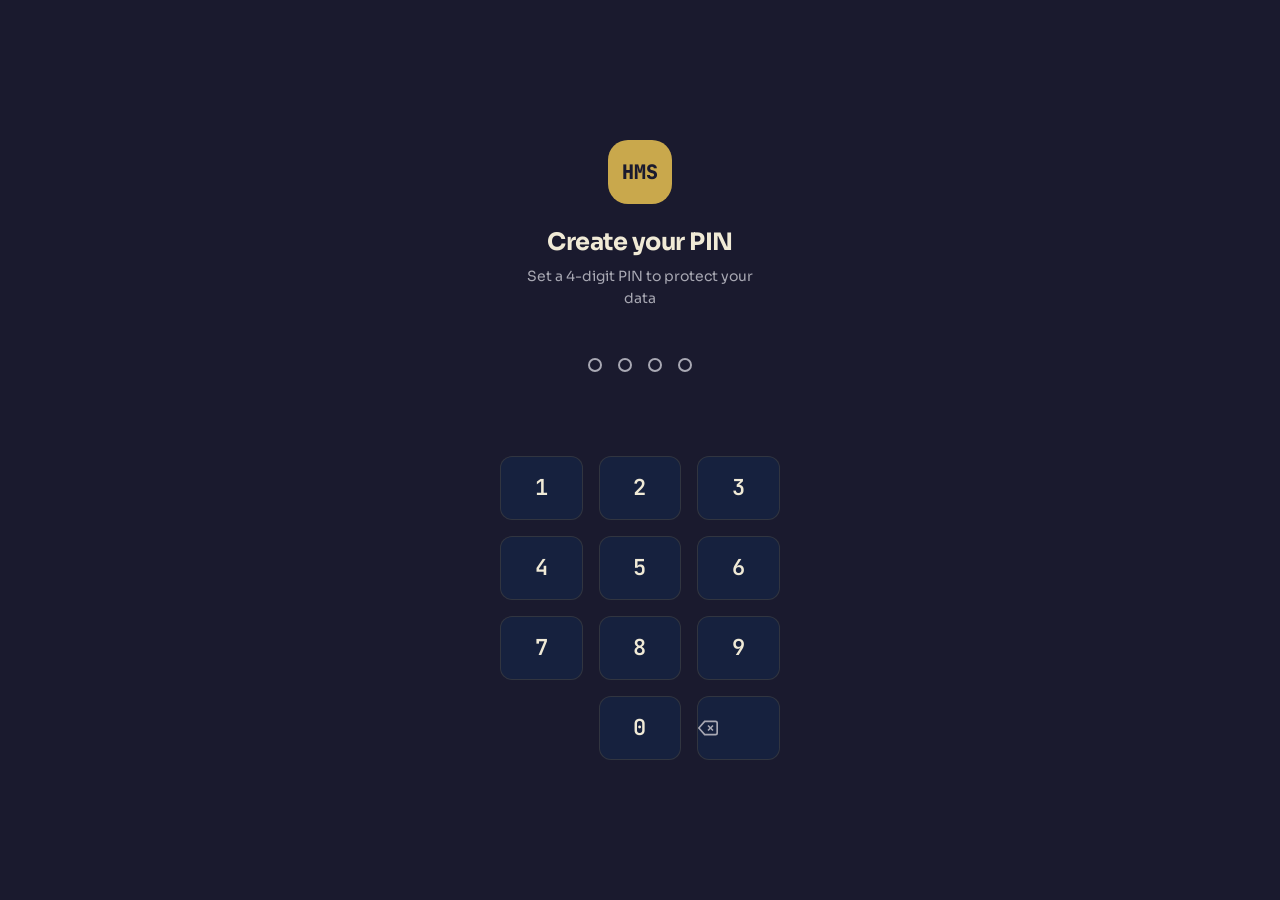
==== index.html @ eb63bb2a "Init commit" ====
<!DOCTYPE html>
<html lang="en" data-theme="dark">
<head>
  <meta charset="UTF-8">
  <meta name="viewport" content="width=device-width, initial-scale=1.0, viewport-fit=cover">
  <meta name="theme-color" content="#C9A84C">
  <meta name="description" content="HMS Tracker — Personal Finance Command Center">
  <meta name="mobile-web-app-capable" content="yes">
  <meta name="apple-mobile-web-app-status-bar-style" content="black-translucent">
  <meta name="apple-mobile-web-app-title" content="HMS">
  <title>HMS Tracker</title>
  <link rel="manifest" href="manifest.json">
  <link rel="apple-touch-icon" href="assets/icons/icon-192.png">
  <link rel="preconnect" href="https://fonts.googleapis.com">
  <link rel="preconnect" href="https://fonts.gstatic.com" crossorigin>
  <link href="https://fonts.googleapis.com/css2?family=Sora:wght@400;500;600;700;800&family=JetBrains+Mono:wght@400;600;700&display=swap" rel="stylesheet">
  <link rel="stylesheet" href="css/main.css">
  <style>
    .hidden { display: none !important; }
    #app-shell.hidden { display: none !important; }
  </style>
</head>
<body>

<!-- ══════════════════════════════════════════
    PIN SCREEN
══════════════════════════════════════════ -->
<div id="pin-screen" role="dialog" aria-modal="true" aria-labelledby="pin-title">
  <div class="pin-screen__logo">HMS</div>
  <h1 class="pin-screen__title" id="pin-title">Welcome back</h1>
  <p class="pin-screen__subtitle" id="pin-subtitle">Enter your PIN to unlock</p>

  <div class="pin-dots" aria-hidden="true">
    <div class="pin-dot"></div>
    <div class="pin-dot"></div>
    <div class="pin-dot"></div>
    <div class="pin-dot"></div>
  </div>

  <p class="pin-error" id="pin-error" role="alert" aria-live="assertive"></p>
  <p class="pin-cooldown" id="pin-cooldown" role="status" aria-live="polite"></p>

  <div class="pin-keypad" role="group" aria-label="PIN keypad">
    <button class="pin-key" data-key="1" aria-label="1">1</button>
    <button class="pin-key" data-key="2" aria-label="2">2</button>
    <button class="pin-key" data-key="3" aria-label="3">3</button>
    <button class="pin-key" data-key="4" aria-label="4">4</button>
    <button class="pin-key" data-key="5" aria-label="5">5</button>
    <button class="pin-key" data-key="6" aria-label="6">6</button>
    <button class="pin-key" data-key="7" aria-label="7">7</button>
    <button class="pin-key" data-key="8" aria-label="8">8</button>
    <button class="pin-key" data-key="9" aria-label="9">9</button>
    <button class="pin-key pin-key--empty" aria-hidden="true"></button>
    <button class="pin-key" data-key="0" aria-label="0">0</button>
    <button class="pin-key pin-key--delete" data-key="del" aria-label="Delete">
      <svg width="20" height="20" viewBox="0 0 24 24" fill="none" stroke="currentColor" stroke-width="2"><path d="M21 4H8l-7 8 7 8h13a2 2 0 0 0 2-2V6a2 2 0 0 0-2-2z"></path><line x1="18" y1="9" x2="12" y2="15"></line><line x1="12" y1="9" x2="18" y2="15"></line></svg>
    </button>
  </div>
</div>

<!-- ══════════════════════════════════════════
     APP SHELL
══════════════════════════════════════════ -->
<div id="app-shell">

  <!-- Top header -->
  <header class="app-header" role="banner">
    <div class="app-header__logo">
      <div class="app-header__logo-mark">HMS</div>
      <span class="app-header__title">Tracker</span>
    </div>
    <div class="app-header__actions">
      <span id="save-status" role="status" aria-live="polite"></span>
      <button class="app-header__btn" id="settings-btn" aria-label="Settings">
        <svg width="20" height="20" viewBox="0 0 24 24" fill="none" stroke="currentColor" stroke-width="2"><circle cx="12" cy="12" r="3"></circle><path d="M19.07 4.93A10 10 0 0 0 4.93 19.07M4.93 4.93a10 10 0 0 0 14.14 14.14M12 2v2M12 20v2M2 12h2M20 12h2"></path></svg>
      </button>
    </div>
  </header>

  <!-- Toast container -->
  <div id="toast-container" role="region" aria-label="Notifications" aria-live="polite"></div>

  <!-- ── PAGES ── -->

  <!-- Dashboard -->
  <main id="page-dashboard" class="page" role="main">
    <div class="capital-hero">
      <div class="capital-hero__label">Your Capital Today</div>
      <div class="capital-hero__amount" id="net-worth-value" aria-live="polite" aria-label="Net worth">Rs 0</div>
      <div class="capital-hero__velocity">
        <span id="velocity-badge" class="capital-hero__velocity-badge velocity-up">▲ Rs 0/day</span>
      </div>
      <div class="capital-hero__sparkline" id="sparkline"></div>
    </div>

    <div class="month-stats">
      <div class="stat-card">
        <div class="stat-card__value text-success" id="month-income">Rs 0</div>
        <div class="stat-card__label">Received</div>
      </div>
      <div class="stat-card">
        <div class="stat-card__value text-danger" id="month-expenses">Rs 0</div>
        <div class="stat-card__label">Deployed</div>
      </div>
    </div>

    <div class="zakat-nudge" id="zakat-nudge" style="display:none" role="alert">
      <span class="zakat-nudge__icon">☽</span>
      <span class="zakat-nudge__text">Zakat due — time to purify your wealth.</span>
      <button class="btn btn--sm btn--ghost" onclick="location.hash='zakat'">View</button>
    </div>

    <div class="goals-ring-section card">
      <div class="card__header">
        <span class="card__title">Goal Progress</span>
        <button class="btn btn--sm btn--ghost" onclick="location.hash='goals'">All Goals →</button>
      </div>
      <div class="card__body">
        <div class="rings-row" id="goal-rings"></div>
      </div>
    </div>

    <div class="reflection-card">
      <div class="reflection-card__day" id="reflection-day">Daily Reflection</div>
      <p class="reflection-card__text" id="reflection-text">Loading wisdom…</p>
    </div>
  </main>

<!-- Assets -->

  <main id="page-assets" class="page" role="main">

    <h2 class="section-title" style="padding-top:0">Capital Allocation</h2>

    <div class="stat-card" style="margin-bottom:var(--space-md);text-align:center">
      <div class="stat-card__value" id="assets-net-worth">Rs 0</div>
      <div class="stat-card__label">Net Worth</div>
    </div>

    <div class="assets-tabs">
      <button class="asset-tab-btn active" data-section="cash">Cash</button>
      <button class="asset-tab-btn" data-section="physical">Physical</button>
      <button class="asset-tab-btn" data-section="investments">Invest</button>
      <button class="asset-tab-btn" data-section="liabilities">Liabilities</button>
    </div>

    <div id="assets-content">

      <div id="assets-section-cash" class="asset-section active card" style="padding:var(--space-md)">
        <div id="assets-cash-list"></div>
        <button class="btn btn--ghost btn--full" style="margin-top:var(--space-sm)" data-open-modal="add-asset-modal" data-asset-tab="cash">+ Add Cash Account</button>
      </div>

      <div id="assets-section-physical" class="asset-section card" style="padding:var(--space-md)">
        <div id="assets-physical-list"></div>
        <button class="btn btn--ghost btn--full" style="margin-top:var(--space-sm)" data-open-modal="add-asset-modal" data-asset-tab="physical">+ Add Physical Item</button>
      </div>

      <div id="assets-section-investments" class="asset-section card" style="padding:var(--space-md)">
        <div id="assets-investments-list"></div>
        <button class="btn btn--ghost btn--full" style="margin-top:var(--space-sm)" data-open-modal="add-asset-modal" data-asset-tab="investment">+ Add Investment</button>
      </div>

      <div id="assets-section-liabilities" class="asset-section card" style="padding:var(--space-md)">
        <div id="assets-liabilities-list"></div>
        <button class="btn btn--ghost btn--full" style="margin-top:var(--space-sm)" data-open-modal="add-asset-modal" data-asset-tab="liability">+ Add Liability</button>
      </div>

    </div>


<!-- Rates card -->
  <div class="section-title">Exchange Rates</div>
    <div class="rates-card card">
      <div class="rate-item">
        <div>
          <div class="card__title">USD / PKR</div>
          <div class="caption text-muted">1 US Dollar</div>
        </div>
        <div style="text-align:right">
          <div class="rate-item__value" id="rate-usd">Rs —</div>
        </div>
      </div>
      <div class="rate-item">
        <div>
          <div class="card__title">Gold (10g)</div>
          <div class="caption text-muted">24-karat</div>
        </div>
        <div style="text-align:right">
          <div class="rate-item__value" id="rate-gold">Rs —</div>
        </div>
      </div>
      <div class="rate-item">
        <div>
          <div class="card__title">Silver (1g)</div>
          <div class="caption text-muted">999 pure</div>
        </div>
        <div style="text-align:right">
          <div class="rate-item__value" id="rate-silver">Rs —</div>
        </div>
      </div>
    </div>
    <div id="rates-stale-warning" class="caption text-warning" style="display:none;margin-bottom:var(--space-sm)">⚠ Rates may be outdated — please update</div>
    <button class="btn btn--secondary btn--full" data-open-modal="rates-modal">Update Rates</button>
</main>



  <!-- Expenses -->
  <main id="page-expenses" class="page" role="main">
    <div class="month-nav">
      <button class="month-nav__btn" id="month-prev" aria-label="Previous month">
        <svg width="16" height="16" viewBox="0 0 24 24" fill="none" stroke="currentColor" stroke-width="2.5"><polyline points="15 18 9 12 15 6"></polyline></svg>
      </button>
      <span class="month-nav__month" id="current-month-label">Loading…</span>
      <button class="month-nav__btn" id="month-next" aria-label="Next month">
        <svg width="16" height="16" viewBox="0 0 24 24" fill="none" stroke="currentColor" stroke-width="2.5"><polyline points="9 18 15 12 9 6"></polyline></svg>
      </button>
    </div>

    <div class="expense-summary">
      <div class="stat-card">
        <div class="stat-card__value text-success" id="exp-income">Rs 0</div>
        <div class="stat-card__label">Income</div>
      </div>
      <div class="stat-card">
        <div class="stat-card__value text-danger" id="exp-expenses">Rs 0</div>
        <div class="stat-card__label">Expenses</div>
      </div>
      <div class="stat-card">
        <div class="stat-card__value" id="exp-net">Rs 0</div>
        <div class="stat-card__label">Net</div>
      </div>
    </div>

    <div class="chart-wrap">
      <canvas id="expenses-chart" aria-label="Monthly spending by category" role="img"></canvas>
    </div>

    <div class="filter-chips" id="expense-filters" role="group" aria-label="Filter transactions">
      <button class="filter-chip active" data-filter="all">All</button>
      <button class="filter-chip" data-filter="expense">Expenses</button>
      <button class="filter-chip" data-filter="income">Income</button>
      <button class="filter-chip" data-filter="Myself">Myself</button>
      <button class="filter-chip" data-filter="Food & Chai">Food & Chai</button>
      <button class="filter-chip" data-filter="Education">Education</button>
      <button class="filter-chip" data-filter="Unexpected">Unexpected</button>
    </div>

    <div class="card" style="padding:var(--space-md)">
      <div id="transactions-list"></div>
    </div>
  </main>



<!-- Goals -->
<main id="page-goals" class="page" role="main">

  <div style="display:flex;justify-content:space-between;align-items:center;margin-bottom:var(--space-md)">
    <h2 style="font-size:1.125rem;font-weight:700">Financial Targets</h2>
    <button class="btn btn--primary btn--sm" data-open-modal="add-goal-modal">+ New Goal</button>
  </div>

  <div id="goals-list"></div>

</main>


<!-- Zakat -->
<main id="page-zakat" class="page" role="main">

  <div class="zakat-hero">
    <div class="zakat-hero__status" id="zakat-status-label">Checking nisab…</div>
    <div class="zakat-hero__amount" id="zakat-due-amount">Rs 0</div>
    <div class="zakat-hero__label">Zakat Due</div>
    <div class="zakat-hero__projection" id="purification-projection"></div>
  </div>

  <div class="nisab-card">

    <div class="card__title" style="margin-bottom:var(--space-sm)">Nisab Threshold</div>

    <div class="nisab-toggle">
      <button class="nisab-toggle-btn active" id="nisab-gold-btn">Gold (85g)</button>
      <button class="nisab-toggle-btn" id="nisab-silver-btn">Silver (595g)</button>
    </div>

    <div class="nisab-bar-labels">
      <span class="caption text-muted">Eligible Assets: <strong id="eligible-assets">Rs 0</strong></span>
      <span class="caption text-muted">Nisab: <strong id="nisab-value">Rs 0</strong></span>
    </div>

    <div class="progress-bar-wrap nisab-bar-wrap">
      <div class="progress-bar" id="nisab-progress" style="width:0%"></div>
    </div>
  </div>

<!-- Hawl countdown -->

<div class="card" style="margin-bottom:var(--space-md)">

  <div class="card__header">
    <span class="card__title">Hawl (Lunar Year)</span>
    <span class="caption text-muted">354 days</span>
  </div>

  <div class="card__body">
    <div class="hawl-countdown" aria-label="Hawl countdown">

      <div class="hawl-unit">
        <div class="hawl-unit__value" id="hawl-months">00</div>
        <div class="hawl-unit__label">Months</div>
      </div>

      <div class="hawl-divider">:</div>
      <div class="hawl-unit">
        <div class="hawl-unit__value" id="hawl-days">00</div>
        <div class="hawl-unit__label">Days</div>
      </div>

    </div>
  </div>

</div>

    <!-- Zakat actions -->
    <div class="btn-group" style="margin-bottom:var(--space-md)">
      <button class="btn btn--primary" data-open-modal="log-payment-modal">Log Payment</button>
      <button class="btn btn--secondary" data-open-modal="log-sadaqah-modal">Sadaqah</button>
    </div>

    <!-- Payment log -->
    <div class="card" style="margin-bottom:var(--space-md)">
      <div class="card__header">
        <span class="card__title">Zakat Payments</span>
        <button class="btn btn--ghost btn--sm" id="zakat-csv-btn">Export CSV</button>
      </div>
      <div class="card__body" style="padding:0 var(--space-lg)">
        <div id="zakat-payments-list"></div>
      </div>
    </div>

    <!-- Sadaqah total -->
    <div class="card" style="margin-bottom:var(--space-md)">
      <div class="card__header"><span class="card__title">Sadaqah This Year</span></div>
      <div class="card__body" style="text-align:center">
        <div class="sadaqah-total" id="sadaqah-total">Rs 0</div>
        <div class="caption text-muted">Voluntary giving — may Allah accept it</div>
      </div>
    </div>

    <button class="btn btn--danger btn--full" id="zakat-reset-btn">Zakat Year Reset</button>
  </main>

  <!-- FAB -->
  <button class="fab" id="fab" aria-label="Quick log — expense, income, or adjustment">
    <svg width="26" height="26" viewBox="0 0 24 24" fill="none" stroke="currentColor" stroke-width="2.5" stroke-linecap="round"><line x1="12" y1="5" x2="12" y2="19"></line><line x1="5" y1="12" x2="19" y2="12"></line></svg>
  </button>

  <!-- Bottom nav -->
  <nav class="bottom-nav" role="navigation" aria-label="Main navigation">
    <button class="nav-item active" data-route="dashboard" aria-label="Dashboard">
      <svg width="22" height="22" viewBox="0 0 24 24" fill="none" stroke="currentColor" stroke-width="2"><rect x="3" y="3" width="7" height="7" rx="1"></rect><rect x="14" y="3" width="7" height="7" rx="1"></rect><rect x="14" y="14" width="7" height="7" rx="1"></rect><rect x="3" y="14" width="7" height="7" rx="1"></rect></svg>
      <span class="nav-item__label">Home</span>
    </button>
    <button class="nav-item" data-route="assets" aria-label="Assets">
      <svg width="22" height="22" viewBox="0 0 24 24" fill="none" stroke="currentColor" stroke-width="2"><line x1="12" y1="1" x2="12" y2="23"></line><path d="M17 5H9.5a3.5 3.5 0 0 0 0 7h5a3.5 3.5 0 0 1 0 7H6"></path></svg>
      <span class="nav-item__label">Assets</span>
    </button>
    <button class="nav-item" data-route="expenses" aria-label="Transactions">
      <svg width="22" height="22" viewBox="0 0 24 24" fill="none" stroke="currentColor" stroke-width="2"><polyline points="23 6 13.5 15.5 8.5 10.5 1 18"></polyline><polyline points="17 6 23 6 23 12"></polyline></svg>
      <span class="nav-item__label">Log</span>
    </button>
    <button class="nav-item" data-route="goals" aria-label="Goals">
      <svg width="22" height="22" viewBox="0 0 24 24" fill="none" stroke="currentColor" stroke-width="2"><circle cx="12" cy="12" r="10"></circle><circle cx="12" cy="12" r="6"></circle><circle cx="12" cy="12" r="2"></circle></svg>
      <span class="nav-item__label">Goals</span>
    </button>
    <button class="nav-item" data-route="zakat" aria-label="Zakat">
      <svg width="22" height="22" viewBox="0 0 24 24" fill="none" stroke="currentColor" stroke-width="2"><path d="M21 8.5C21 13.1 16.9 17 12 17C7.1 17 3 13.1 3 8.5C3 3.9 7.1 0 12 0C16.9 0 21 3.9 21 8.5Z" transform="translate(0,3)"></path><line x1="12" y1="17" x2="12" y2="21"></line><line x1="8" y1="21" x2="16" y2="21"></line></svg>
      <span class="nav-item__label">Zakat</span>
    </button>
  </nav>

</div><!-- end app-shell -->


<!-- ══════════════════════════════════════════
    MODALS
══════════════════════════════════════════ -->

<!-- Quick Log Modal (FAB) -->
<div class="modal-backdrop" id="quick-log-modal" role="dialog" aria-modal="true" aria-labelledby="quick-log-title">
  <div class="modal">
    <div class="modal__header">
      <h2 class="modal__title" id="quick-log-title">Quick Log</h2>
      <button class="modal__close" data-close-modal="quick-log-modal" aria-label="Close">
        <svg width="18" height="18" viewBox="0 0 24 24" fill="none" stroke="currentColor" stroke-width="2.5"><line x1="18" y1="6" x2="6" y2="18"></line><line x1="6" y1="6" x2="18" y2="18"></line></svg>
      </button>
    </div>
    <div class="modal-tabs">
      <button class="modal-tab active" data-panel="tab-expense">Deploy Capital</button>
      <button class="modal-tab" data-panel="tab-income">Receive Capital</button>
      <button class="modal-tab" data-panel="tab-adjust">Adjust</button>
    </div>

    <!-- Expense tab -->
    <div class="modal-tab-panel active" id="tab-expense">
      <form id="expense-form">
        <div class="form-group">
          <label class="form-label">Amount (Rs)</label>
          <div class="input-with-prefix">
            <span class="input-prefix">Rs</span>
            <input class="form-input" type="number" name="amount" placeholder="0" min="1" step="1" required>
          </div>
        </div>
        <div class="form-group">
          <label class="form-label">Category</label>
          <div class="radio-pills">
            <input class="radio-pill" type="radio" name="category" id="cat-myself" value="Myself">
            <label for="cat-myself">Myself</label>
            <input class="radio-pill" type="radio" name="category" id="cat-food" value="Food & Chai">
            <label for="cat-food">Food & Chai</label>
            <input class="radio-pill" type="radio" name="category" id="cat-edu" value="Education">
            <label for="cat-edu">Education</label>
            <input class="radio-pill" type="radio" name="category" id="cat-unexp" value="Unexpected">
            <label for="cat-unexp">Unexpected</label>
          </div>
        </div>
        <div class="form-group">
          <label class="form-label" for="expense-note">Note (optional)</label>
          <input class="form-input" type="text" id="expense-note" name="note" placeholder="What was this for?">
        </div>
        <div class="form-group">
          <label class="form-label" for="expense-date">Date</label>
          <input class="form-input" type="date" id="expense-date" name="date">
        </div>
        <button class="btn btn--primary btn--full" type="submit">Log Expense</button>
      </form>
    </div>

    <!-- Income tab -->
    <div class="modal-tab-panel" id="tab-income">
      <form id="income-form">
        <div class="form-group">
          <label class="form-label">Amount (Rs)</label>
          <div class="input-with-prefix">
            <span class="input-prefix">Rs</span>
            <input class="form-input" type="number" name="amount" placeholder="0" min="1" step="1" required>
          </div>
        </div>
        <div class="form-group">
          <label class="form-label">Source</label>
          <div class="radio-pills">
            <input class="radio-pill" type="radio" name="source" id="src-pocket" value="Pocket money">
            <label for="src-pocket">Pocket money</label>
            <input class="radio-pill" type="radio" name="source" id="src-freelance" value="Freelance">
            <label for="src-freelance">Freelance</label>
            <input class="radio-pill" type="radio" name="source" id="src-gift" value="Gift">
            <label for="src-gift">Gift</label>
            <input class="radio-pill" type="radio" name="source" id="src-other" value="Other">
            <label for="src-other">Other</label>
          </div>
        </div>
        <div class="form-group">
          <label class="form-label" for="income-note">Note (optional)</label>
          <input class="form-input" type="text" id="income-note" name="note" placeholder="Details…">
        </div>
        <div class="form-group">
          <label class="form-label" for="income-date">Date</label>
          <input class="form-input" type="date" id="income-date" name="date">
        </div>
        <button class="btn btn--primary btn--full" type="submit">Log Income</button>
      </form>
    </div>

    <!-- Adjust tab -->
    <div class="modal-tab-panel" id="tab-adjust">
      <form id="adjust-form">
        <div class="form-group">
          <label class="form-label">Amount (Rs) — use negative to reduce</label>
          <div class="input-with-prefix">
            <span class="input-prefix">Rs</span>
            <input class="form-input" type="number" name="amount" placeholder="0" step="1" required>
          </div>
        </div>
        <div class="form-group">
          <label class="form-label" for="adjust-note">Reason</label>
          <input class="form-input" type="text" id="adjust-note" name="note" placeholder="Why are you adjusting?">
        </div>
        <div class="form-group">
          <label class="form-label" for="adjust-date">Date</label>
          <input class="form-input" type="date" id="adjust-date" name="date">
        </div>
        <button class="btn btn--primary btn--full" type="submit">Log Adjustment</button>
      </form>
    </div>
  </div>
</div>

<!-- Add Asset Modal -->
<div class="modal-backdrop" id="add-asset-modal" role="dialog" aria-modal="true">
  <div class="modal">
    <div class="modal__header">
      <h2 class="modal__title">Add Asset</h2>
      <button class="modal__close" data-close-modal="add-asset-modal" aria-label="Close">
        <svg width="18" height="18" viewBox="0 0 24 24" fill="none" stroke="currentColor" stroke-width="2.5"><line x1="18" y1="6" x2="6" y2="18"></line><line x1="6" y1="6" x2="18" y2="18"></line></svg>
      </button>
    </div>
    <div class="modal-tabs">
      <button class="modal-tab active" data-panel="add-cash-panel">Cash</button>
      <button class="modal-tab" data-panel="add-physical-panel">Physical</button>
      <button class="modal-tab" data-panel="add-investment-panel">Invest</button>
      <button class="modal-tab" data-panel="add-liability-panel">Liability</button>
    </div>

    <div class="modal-tab-panel active" id="add-cash-panel">
      <form id="add-cash-form">
        <div class="form-group">
          <label class="form-label" for="cash-label">Account Label</label>
          <input class="form-input" id="cash-label" name="label" type="text" placeholder="e.g. HBL Savings" required>
        </div>
        <div class="form-group">
          <label class="form-label">Balance (Rs)</label>
          <div class="input-with-prefix"><span class="input-prefix">Rs</span>
            <input class="form-input" name="amount" type="number" placeholder="0" min="0" step="1" required>
          </div>
        </div>
        <button class="btn btn--primary btn--full" type="submit">Add Cash Account</button>
      </form>
    </div>

    <div class="modal-tab-panel" id="add-physical-panel">
      <form id="add-physical-form">
        <div class="form-group">
          <label class="form-label" for="phys-name">Item Name</label>
          <input class="form-input" id="phys-name" name="name" type="text" placeholder="e.g. Laptop, Motorcycle" required>
        </div>
        <div class="form-group">
          <label class="form-label">Purchase Price (Rs)</label>
          <div class="input-with-prefix"><span class="input-prefix">Rs</span>
            <input class="form-input" name="purchasePrice" type="number" placeholder="0" min="0" step="1">
          </div>
        </div>
        <div class="form-group">
          <label class="form-label">Current Value (Rs)</label>
          <div class="input-with-prefix"><span class="input-prefix">Rs</span>
            <input class="form-input" name="currentValue" type="number" placeholder="0" min="0" step="1">
          </div>
        </div>
        <button class="btn btn--primary btn--full" type="submit">Add Item</button>
      </form>
    </div>

    <div class="modal-tab-panel" id="add-investment-panel">
      <form id="add-investment-form">
        <div class="form-group">
          <label class="form-label" for="inv-name">Investment Name</label>
          <input class="form-input" id="inv-name" name="name" type="text" placeholder="e.g. BTC, Meezan Bank Shares" required>
        </div>
        <div class="form-group">
          <label class="form-label" for="inv-type">Type</label>
          <select class="form-select" id="inv-type" name="investType">
            <option value="stock">Stock</option>
            <option value="crypto">Crypto</option>
            <option value="fund">Mutual Fund</option>
            <option value="other">Other</option>
          </select>
        </div>
        <div class="form-group">
          <label class="form-label">Value in PKR</label>
          <div class="input-with-prefix"><span class="input-prefix">Rs</span>
            <input class="form-input" name="amountPKR" type="number" placeholder="0" min="0" step="1" required>
          </div>
        </div>
        <div class="form-group">
          <label class="form-label">Value in USD (optional)</label>
          <input class="form-input" name="amountUSD" type="number" placeholder="0" min="0" step="0.01">
        </div>
        <button class="btn btn--primary btn--full" type="submit">Add Investment</button>
      </form>
    </div>

    <div class="modal-tab-panel" id="add-liability-panel">
      <form id="add-liability-form">
        <div class="form-group">
          <label class="form-label" for="liab-label">Description</label>
          <input class="form-input" id="liab-label" name="label" type="text" placeholder="e.g. Loan from Uncle" required>
        </div>
        <div class="form-group">
          <label class="form-label">Amount Owed (Rs)</label>
          <div class="input-with-prefix"><span class="input-prefix">Rs</span>
            <input class="form-input" name="amount" type="number" placeholder="0" min="0" step="1" required>
          </div>
        </div>
        <button class="btn btn--primary btn--full" type="submit">Add Liability</button>
      </form>
    </div>
  </div>
</div>

<!-- Add Goal Modal -->
<div class="modal-backdrop" id="add-goal-modal" role="dialog" aria-modal="true">
  <div class="modal">
    <div class="modal__header">
      <h2 class="modal__title">New Financial Target</h2>
      <button class="modal__close" data-close-modal="add-goal-modal" aria-label="Close">
        <svg width="18" height="18" viewBox="0 0 24 24" fill="none" stroke="currentColor" stroke-width="2.5"><line x1="18" y1="6" x2="6" y2="18"></line><line x1="6" y1="6" x2="18" y2="18"></line></svg>
      </button>
    </div>
    <div class="modal__body">
      <form id="add-goal-form">
        <div class="form-group">
          <label class="form-label" for="goal-title">Goal Name</label>
          <input class="form-input" id="goal-title" name="title" type="text" placeholder="e.g. MacBook, Emergency Fund" required>
        </div>
        <div class="form-group">
          <label class="form-label">Target Amount (Rs)</label>
          <div class="input-with-prefix"><span class="input-prefix">Rs</span>
            <input class="form-input" name="targetPKR" type="number" placeholder="0" min="1" step="1" required>
          </div>
        </div>
        <div class="form-group">
          <label class="form-label">Already Saved (Rs)</label>
          <div class="input-with-prefix"><span class="input-prefix">Rs</span>
            <input class="form-input" name="savedPKR" type="number" placeholder="0" min="0" step="1">
          </div>
        </div>
        <div class="form-group">
          <label class="form-label" for="goal-deadline">Deadline (optional)</label>
          <input class="form-input" id="goal-deadline" name="deadline" type="date">
        </div>
        <div class="form-group">
          <label class="form-label" for="goal-type">Type</label>
          <select class="form-select" id="goal-type" name="type">
            <option value="short">Short-term (under 1 year)</option>
            <option value="long">Long-term (1+ years)</option>
          </select>
        </div>
        <button class="btn btn--primary btn--full" type="submit">Create Goal</button>
      </form>
    </div>
  </div>
</div>

<!-- Allocate to Goal Modal -->
<div class="modal-backdrop" id="allocate-modal" role="dialog" aria-modal="true">
  <div class="modal">
    <div class="modal__header">
      <h2 class="modal__title">Add to Goal</h2>
      <button class="modal__close" data-close-modal="allocate-modal" aria-label="Close">
        <svg width="18" height="18" viewBox="0 0 24 24" fill="none" stroke="currentColor" stroke-width="2.5"><line x1="18" y1="6" x2="6" y2="18"></line><line x1="6" y1="6" x2="18" y2="18"></line></svg>
      </button>
    </div>
    <div class="modal__body">
      <p class="caption text-muted" style="margin-bottom:var(--space-md)">Allocating to: <strong id="allocate-goal-title" class="text-accent"></strong></p>
      <form id="allocate-goal-form">
        <div class="form-group">
          <label class="form-label">Amount to Allocate (Rs)</label>
          <div class="input-with-prefix"><span class="input-prefix">Rs</span>
            <input class="form-input" id="allocate-amount" name="amount" type="number" placeholder="0" min="1" step="1" required>
          </div>
        </div>
        <button class="btn btn--primary btn--full" type="submit">Allocate Capital</button>
      </form>
    </div>
  </div>
</div>

<!-- Edit Goal Modal -->
<div class="modal-backdrop" id="edit-goal-modal" role="dialog" aria-modal="true">
  <div class="modal">
    <div class="modal__header">
      <h2 class="modal__title">Edit Goal</h2>
      <button class="modal__close" data-close-modal="edit-goal-modal" aria-label="Close">
        <svg width="18" height="18" viewBox="0 0 24 24" fill="none" stroke="currentColor" stroke-width="2.5"><line x1="18" y1="6" x2="6" y2="18"></line><line x1="6" y1="6" x2="18" y2="18"></line></svg>
      </button>
    </div>
    <div class="modal__body">
      <form id="edit-goal-form">
        <div class="form-group">
          <label class="form-label" for="edit-goal-title">Goal Name</label>
          <input class="form-input" id="edit-goal-title" name="title" type="text" required>
        </div>
        <div class="form-group">
          <label class="form-label">Target Amount (Rs)</label>
          <div class="input-with-prefix"><span class="input-prefix">Rs</span>
            <input class="form-input" id="edit-goal-target" name="targetPKR" type="number" min="1" step="1" required>
          </div>
        </div>
        <div class="form-group">
          <label class="form-label" for="edit-goal-deadline">Deadline</label>
          <input class="form-input" id="edit-goal-deadline" name="deadline" type="date">
        </div>
        <div class="form-group">
          <label class="form-label" for="edit-goal-type">Type</label>
          <select class="form-select" id="edit-goal-type" name="type">
            <option value="short">Short-term</option>
            <option value="long">Long-term</option>
          </select>
        </div>
        <button class="btn btn--primary btn--full" type="submit">Save Changes</button>
      </form>
    </div>
  </div>
</div>

<!-- Log Zakat Payment Modal -->
<div class="modal-backdrop" id="log-payment-modal" role="dialog" aria-modal="true">
  <div class="modal">
    <div class="modal__header">
      <h2 class="modal__title">Log Zakat Payment</h2>
      <button class="modal__close" data-close-modal="log-payment-modal" aria-label="Close">
        <svg width="18" height="18" viewBox="0 0 24 24" fill="none" stroke="currentColor" stroke-width="2.5"><line x1="18" y1="6" x2="6" y2="18"></line><line x1="6" y1="6" x2="18" y2="18"></line></svg>
      </button>
    </div>
    <div class="modal__body">
      <form id="log-payment-form">
        <div class="form-group">
          <label class="form-label">Amount (Rs)</label>
          <div class="input-with-prefix"><span class="input-prefix">Rs</span>
            <input class="form-input" id="payment-amount" name="amount" type="number" placeholder="0" min="1" step="1" required>
          </div>
        </div>
        <div class="form-group">
          <label class="form-label" for="payment-recipient">Recipient / Organisation</label>
          <input class="form-input" id="payment-recipient" name="recipient" type="text" placeholder="e.g. Local Masjid, Edhi Foundation">
        </div>
        <div class="form-group">
          <label class="form-label" for="payment-date">Date</label>
          <input class="form-input" id="payment-date" name="date" type="date">
        </div>
        <button class="btn btn--primary btn--full" type="submit">Record Payment</button>
      </form>
    </div>
  </div>
</div>

<!-- Log Sadaqah Modal -->
<div class="modal-backdrop" id="log-sadaqah-modal" role="dialog" aria-modal="true">
  <div class="modal">
    <div class="modal__header">
      <h2 class="modal__title">Log Sadaqah</h2>
      <button class="modal__close" data-close-modal="log-sadaqah-modal" aria-label="Close">
        <svg width="18" height="18" viewBox="0 0 24 24" fill="none" stroke="currentColor" stroke-width="2.5"><line x1="18" y1="6" x2="6" y2="18"></line><line x1="6" y1="6" x2="18" y2="18"></line></svg>
      </button>
    </div>
    <div class="modal__body">
      <form id="log-sadaqah-form">
        <div class="form-group">
          <label class="form-label">Amount (Rs)</label>
          <div class="input-with-prefix"><span class="input-prefix">Rs</span>
            <input class="form-input" id="sadaqah-amount" name="amount" type="number" placeholder="0" min="1" step="1" required>
          </div>
        </div>
        <div class="form-group">
          <label class="form-label" for="sadaqah-note">Note (optional)</label>
          <input class="form-input" id="sadaqah-note" name="note" type="text" placeholder="Whoever you gave to, why…">
        </div>
        <div class="form-group">
          <label class="form-label" for="sadaqah-date">Date</label>
          <input class="form-input" id="sadaqah-date" name="date" type="date">
        </div>
        <button class="btn btn--primary btn--full" type="submit">Log Sadaqah</button>
      </form>
    </div>
  </div>
</div>

<!-- Rates Modal -->
<div class="modal-backdrop" id="rates-modal" role="dialog" aria-modal="true">
  <div class="modal">
    <div class="modal__header">
      <h2 class="modal__title">Update Rates</h2>
      <button class="modal__close" data-close-modal="rates-modal" aria-label="Close">
        <svg width="18" height="18" viewBox="0 0 24 24" fill="none" stroke="currentColor" stroke-width="2.5"><line x1="18" y1="6" x2="6" y2="18"></line><line x1="6" y1="6" x2="18" y2="18"></line></svg>
      </button>
    </div>
    <div class="modal__body">
      <form id="rates-form">
        <div class="form-group">
          <label class="form-label" for="rate-usd-input">USD / PKR Exchange Rate</label>
          <input class="form-input" id="rate-usd-input" name="usdPKR" type="number" placeholder="278.5" step="0.01" min="1">
        </div>
        <div class="form-group">
          <label class="form-label" for="rate-gold-input">Gold Price (10g) in PKR</label>
          <input class="form-input" id="rate-gold-input" name="gold10gPKR" type="number" placeholder="285000" step="100" min="1">
        </div>
        <div class="form-group">
          <label class="form-label" for="rate-silver-input">Silver Price (1g) in PKR</label>
          <input class="form-input" id="rate-silver-input" name="silver1gPKR" type="number" placeholder="2800" step="10" min="1">
        </div>
        <div class="btn-group">
          <button class="btn btn--primary" type="submit">Save Rates</button>
          <button class="btn btn--secondary" type="button" id="rates-stamp-btn">Confirm Today's Date</button>
        </div>
      </form>
    </div>
  </div>
</div>

<!-- Settings Modal -->
<div class="modal-backdrop" id="settings-modal" role="dialog" aria-modal="true">
  <div class="modal">
    <div class="modal__header">
      <h2 class="modal__title">Settings</h2>
      <button class="modal__close" data-close-modal="settings-modal" aria-label="Close">
        <svg width="18" height="18" viewBox="0 0 24 24" fill="none" stroke="currentColor" stroke-width="2.5"><line x1="18" y1="6" x2="6" y2="18"></line><line x1="6" y1="6" x2="18" y2="18"></line></svg>
      </button>
    </div>
    <div class="modal__body">

      <div class="form-toggle">
        <div>
          <div class="form-toggle__label">Light Mode</div>
          <div class="form-toggle__sub">Switch between dark and light theme</div>
        </div>
        <div class="toggle-switch" id="theme-toggle" role="switch" aria-checked="false" tabindex="0"></div>
      </div>
      <div class="form-divider"></div>

      <div class="section-title" style="padding-top:0">Data</div>
      <div class="btn-group" style="margin-bottom:var(--space-md)">
        <button class="btn btn--secondary" id="export-json-btn">Export Backup</button>
        <button class="btn btn--secondary" id="import-json-btn">Import Backup</button>
        <input type="file" id="import-file-input" accept=".json" style="display:none">
      </div>

      <div class="section-title">Security</div>
      <form id="change-pin-form">
        <div class="form-group">
          <label class="form-label" for="old-pin">Current PIN</label>
          <input class="form-input" id="old-pin" name="oldPin" type="password" maxlength="4" inputmode="numeric" placeholder="••••">
        </div>
        <div class="form-group">
          <label class="form-label" for="new-pin">New PIN</label>
          <input class="form-input" id="new-pin" name="newPin" type="password" maxlength="4" inputmode="numeric" placeholder="••••">
        </div>
        <div class="form-group">
          <label class="form-label" for="confirm-pin">Confirm New PIN</label>
          <input class="form-input" id="confirm-pin" name="confirmPin" type="password" maxlength="4" inputmode="numeric" placeholder="••••">
        </div>
        <button class="btn btn--secondary btn--full" type="submit">Change PIN</button>
      </form>

      <div class="form-divider"></div>
      <p class="caption text-muted" style="text-align:center;line-height:1.6">
        HMS Tracker v1.0.0 · Built by Saeed · UET Taxila · March 2026<br>
        "Every rupee is capital. Deploy it with intention."
      </p>
    </div>
  </div>
</div>

<!-- ══════════════════════════════════════════
     SCRIPTS
══════════════════════════════════════════ -->
<script type="module" src="js/main.js"></script>
</body>
</html>
---- css/main.css ----
/* css/main.css — entry point only, no rules */
@import 'base/reset.css';
@import 'base/variables.css';
@import 'base/typography.css';
@import 'components/navbar.css';
@import 'components/fab.css';
@import 'components/modal.css';
@import 'components/cards.css';
@import 'components/buttons.css';
@import 'components/forms.css';
@import 'components/toast.css';
@import 'components/pin.css';
@import 'components/progress.css';
@import 'pages/dashboard.css';
@import 'pages/assets.css';
@import 'pages/expenses.css';
@import 'pages/goals.css';
@import 'pages/zakat.css';
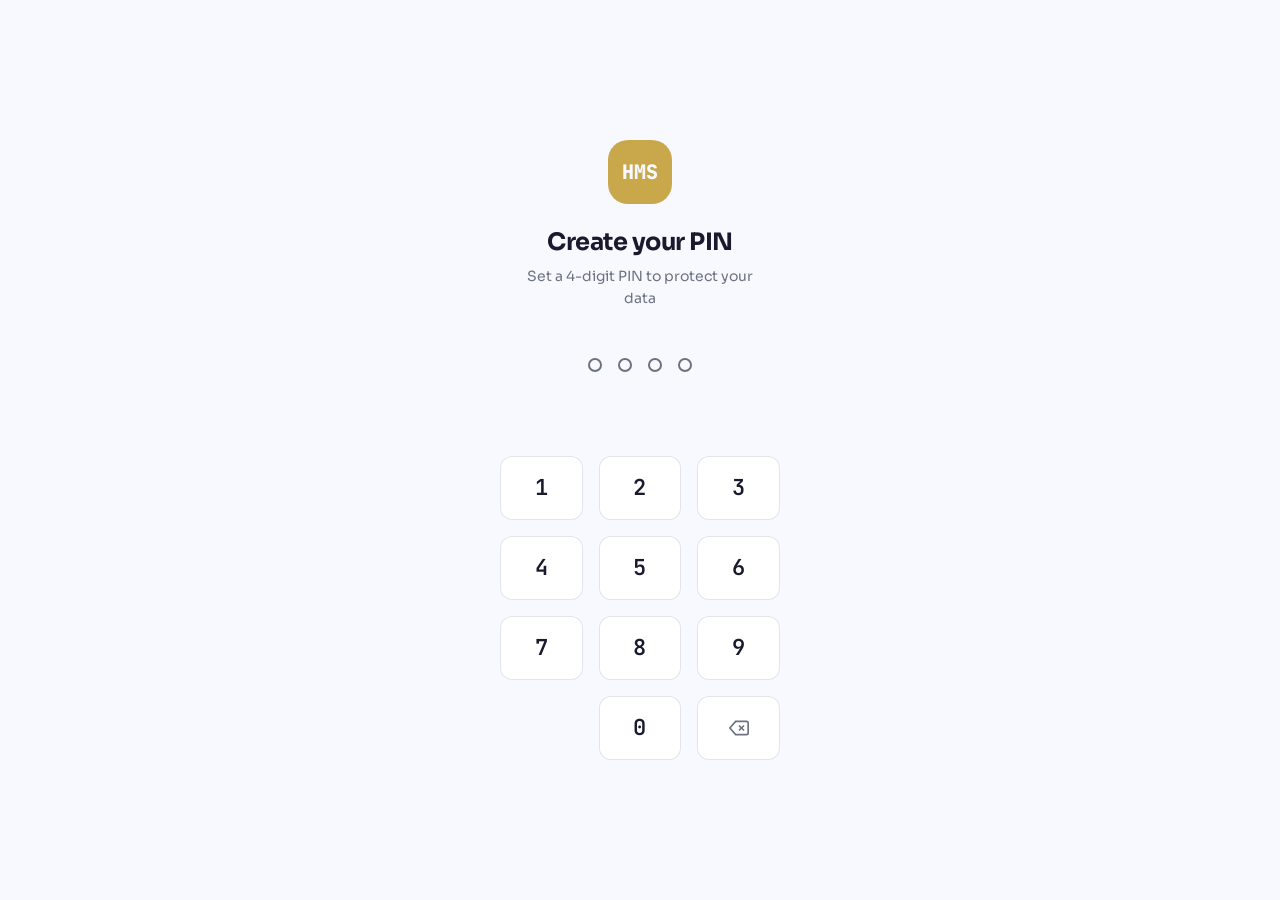
==== commit 0ba534da: "hmm" ====
--- a/index.html
+++ b/index.html
@@ -1,860 +1,1960 @@
-<!DOCTYPE html>
-<html lang="en" data-theme="dark">
-<head>
-  <meta charset="UTF-8">
-  <meta name="viewport" content="width=device-width, initial-scale=1.0, viewport-fit=cover">
-  <meta name="theme-color" content="#C9A84C">
-  <meta name="description" content="HMS Tracker — Personal Finance Command Center">
-  <meta name="mobile-web-app-capable" content="yes">
-  <meta name="apple-mobile-web-app-status-bar-style" content="black-translucent">
-  <meta name="apple-mobile-web-app-title" content="HMS">
-  <title>HMS Tracker</title>
-  <link rel="manifest" href="manifest.json">
-  <link rel="apple-touch-icon" href="assets/icons/icon-192.png">
-  <link rel="preconnect" href="https://fonts.googleapis.com">
-  <link rel="preconnect" href="https://fonts.gstatic.com" crossorigin>
-  <link href="https://fonts.googleapis.com/css2?family=Sora:wght@400;500;600;700;800&family=JetBrains+Mono:wght@400;600;700&display=swap" rel="stylesheet">
-  <link rel="stylesheet" href="css/main.css">
-  <style>
-    .hidden { display: none !important; }
-    #app-shell.hidden { display: none !important; }
-  </style>
-</head>
-<body>
-
-<!-- ══════════════════════════════════════════
-    PIN SCREEN
+<!doctype html>
+<html lang="en" data-theme="light">
+	<head>
+		<meta charset="UTF-8" />
+		<meta
+			name="viewport"
+			content="width=device-width, initial-scale=1.0, viewport-fit=cover"
+		/>
+		<meta name="theme-color" content="#C9A84C" />
+		<meta
+			name="description"
+			content="HMS Tracker — Personal Finance Command Center"
+		/>
+		<meta name="mobile-web-app-capable" content="yes" />
+		<meta
+			name="apple-mobile-web-app-status-bar-style"
+			content="black-translucent"
+		/>
+		<meta name="apple-mobile-web-app-title" content="HMS" />
+		<title>HMS Tracker</title>
+		<link rel="manifest" href="manifest.json" />
+		<link rel="apple-touch-icon" href="assets/icons/icon-192.png" />
+		<link rel="preconnect" href="https://fonts.googleapis.com" />
+		<link rel="preconnect" href="https://fonts.gstatic.com" crossorigin />
+		<link
+			href="https://fonts.googleapis.com/css2?family=Sora:wght@400;500;600;700;800&family=JetBrains+Mono:wght@400;600;700&display=swap"
+			rel="stylesheet"
+		/>
+		<link rel="stylesheet" href="css/main.css" />
+
+		<style>
+			.hidden {
+				display: none !important;
+			}
+			#app-shell.hidden {
+				display: none !important;
+			}
+		</style>
+	</head>
+
+	<body>
+		<!-- ══════════════════════════════════════════
+  PIN SCREEN
 ══════════════════════════════════════════ -->
-<div id="pin-screen" role="dialog" aria-modal="true" aria-labelledby="pin-title">
-  <div class="pin-screen__logo">HMS</div>
-  <h1 class="pin-screen__title" id="pin-title">Welcome back</h1>
-  <p class="pin-screen__subtitle" id="pin-subtitle">Enter your PIN to unlock</p>
-
-  <div class="pin-dots" aria-hidden="true">
-    <div class="pin-dot"></div>
-    <div class="pin-dot"></div>
-    <div class="pin-dot"></div>
-    <div class="pin-dot"></div>
-  </div>
-
-  <p class="pin-error" id="pin-error" role="alert" aria-live="assertive"></p>
-  <p class="pin-cooldown" id="pin-cooldown" role="status" aria-live="polite"></p>
-
-  <div class="pin-keypad" role="group" aria-label="PIN keypad">
-    <button class="pin-key" data-key="1" aria-label="1">1</button>
-    <button class="pin-key" data-key="2" aria-label="2">2</button>
-    <button class="pin-key" data-key="3" aria-label="3">3</button>
-    <button class="pin-key" data-key="4" aria-label="4">4</button>
-    <button class="pin-key" data-key="5" aria-label="5">5</button>
-    <button class="pin-key" data-key="6" aria-label="6">6</button>
-    <button class="pin-key" data-key="7" aria-label="7">7</button>
-    <button class="pin-key" data-key="8" aria-label="8">8</button>
-    <button class="pin-key" data-key="9" aria-label="9">9</button>
-    <button class="pin-key pin-key--empty" aria-hidden="true"></button>
-    <button class="pin-key" data-key="0" aria-label="0">0</button>
-    <button class="pin-key pin-key--delete" data-key="del" aria-label="Delete">
-      <svg width="20" height="20" viewBox="0 0 24 24" fill="none" stroke="currentColor" stroke-width="2"><path d="M21 4H8l-7 8 7 8h13a2 2 0 0 0 2-2V6a2 2 0 0 0-2-2z"></path><line x1="18" y1="9" x2="12" y2="15"></line><line x1="12" y1="9" x2="18" y2="15"></line></svg>
-    </button>
-  </div>
-</div>
-
-<!-- ══════════════════════════════════════════
-     APP SHELL
+		<div
+			id="pin-screen"
+			role="dialog"
+			aria-modal="true"
+			aria-labelledby="pin-title"
+		>
+			<!-- ! HMS Logo Picture -->
+			<div class="pin-screen__logo">HMS</div>
+			<!-- ! -->
+			<h1 class="pin-screen__title" id="pin-title">Welcome back</h1>
+			<p class="pin-screen__subtitle" id="pin-subtitle">
+				Enter your PIN to unlock
+			</p>
+			<div class="pin-dots" aria-hidden="true">
+				<div class="pin-dot"></div>
+				<div class="pin-dot"></div>
+				<div class="pin-dot"></div>
+				<div class="pin-dot"></div>
+			</div>
+			<p
+				class="pin-error"
+				id="pin-error"
+				role="alert"
+				aria-live="assertive"
+			></p>
+			<p
+				class="pin-cooldown"
+				id="pin-cooldown"
+				role="status"
+				aria-live="polite"
+			></p>
+			<div class="pin-keypad" role="group" aria-label="PIN keypad">
+				<button class="pin-key" data-key="1" aria-label="1">1</button>
+				<button class="pin-key" data-key="2" aria-label="2">2</button>
+				<button class="pin-key" data-key="3" aria-label="3">3</button>
+				<button class="pin-key" data-key="4" aria-label="4">4</button>
+				<button class="pin-key" data-key="5" aria-label="5">5</button>
+				<button class="pin-key" data-key="6" aria-label="6">6</button>
+				<button class="pin-key" data-key="7" aria-label="7">7</button>
+				<button class="pin-key" data-key="8" aria-label="8">8</button>
+				<button class="pin-key" data-key="9" aria-label="9">9</button>
+				<button
+					class="pin-key pin-key--empty"
+					aria-hidden="true"
+				></button>
+				<button class="pin-key" data-key="0" aria-label="0">0</button>
+				<button
+					class="pin-key pin-key--delete"
+					data-key="del"
+					aria-label="Delete"
+				>
+					<svg
+						width="20"
+						height="20"
+						viewBox="0 0 24 24"
+						fill="none"
+						stroke="currentColor"
+						stroke-width="2"
+					>
+						<path
+							d="M21 4H8l-7 8 7 8h13a2 2 0 0 0 2-2V6a2 2 0 0 0-2-2z"
+						></path>
+						<line x1="18" y1="9" x2="12" y2="15"></line>
+						<line x1="12" y1="9" x2="18" y2="15"></line>
+					</svg>
+				</button>
+			</div>
+		</div>
+
+		<!-- ══════════════════════════════════════════
+                APP SHELL
 ══════════════════════════════════════════ -->
-<div id="app-shell">
-
-  <!-- Top header -->
-  <header class="app-header" role="banner">
-    <div class="app-header__logo">
-      <div class="app-header__logo-mark">HMS</div>
-      <span class="app-header__title">Tracker</span>
-    </div>
-    <div class="app-header__actions">
-      <span id="save-status" role="status" aria-live="polite"></span>
-      <button class="app-header__btn" id="settings-btn" aria-label="Settings">
-        <svg width="20" height="20" viewBox="0 0 24 24" fill="none" stroke="currentColor" stroke-width="2"><circle cx="12" cy="12" r="3"></circle><path d="M19.07 4.93A10 10 0 0 0 4.93 19.07M4.93 4.93a10 10 0 0 0 14.14 14.14M12 2v2M12 20v2M2 12h2M20 12h2"></path></svg>
-      </button>
-    </div>
-  </header>
-
-  <!-- Toast container -->
-  <div id="toast-container" role="region" aria-label="Notifications" aria-live="polite"></div>
-
-  <!-- ── PAGES ── -->
-
-  <!-- Dashboard -->
-  <main id="page-dashboard" class="page" role="main">
-    <div class="capital-hero">
-      <div class="capital-hero__label">Your Capital Today</div>
-      <div class="capital-hero__amount" id="net-worth-value" aria-live="polite" aria-label="Net worth">Rs 0</div>
-      <div class="capital-hero__velocity">
-        <span id="velocity-badge" class="capital-hero__velocity-badge velocity-up">▲ Rs 0/day</span>
-      </div>
-      <div class="capital-hero__sparkline" id="sparkline"></div>
-    </div>
-
-    <div class="month-stats">
-      <div class="stat-card">
-        <div class="stat-card__value text-success" id="month-income">Rs 0</div>
-        <div class="stat-card__label">Received</div>
-      </div>
-      <div class="stat-card">
-        <div class="stat-card__value text-danger" id="month-expenses">Rs 0</div>
-        <div class="stat-card__label">Deployed</div>
-      </div>
-    </div>
-
-    <div class="zakat-nudge" id="zakat-nudge" style="display:none" role="alert">
-      <span class="zakat-nudge__icon">☽</span>
-      <span class="zakat-nudge__text">Zakat due — time to purify your wealth.</span>
-      <button class="btn btn--sm btn--ghost" onclick="location.hash='zakat'">View</button>
-    </div>
-
-    <div class="goals-ring-section card">
-      <div class="card__header">
-        <span class="card__title">Goal Progress</span>
-        <button class="btn btn--sm btn--ghost" onclick="location.hash='goals'">All Goals →</button>
-      </div>
-      <div class="card__body">
-        <div class="rings-row" id="goal-rings"></div>
-      </div>
-    </div>
-
-    <div class="reflection-card">
-      <div class="reflection-card__day" id="reflection-day">Daily Reflection</div>
-      <p class="reflection-card__text" id="reflection-text">Loading wisdom…</p>
-    </div>
-  </main>
-
-<!-- Assets -->
-
-  <main id="page-assets" class="page" role="main">
-
-    <h2 class="section-title" style="padding-top:0">Capital Allocation</h2>
-
-    <div class="stat-card" style="margin-bottom:var(--space-md);text-align:center">
-      <div class="stat-card__value" id="assets-net-worth">Rs 0</div>
-      <div class="stat-card__label">Net Worth</div>
-    </div>
-
-    <div class="assets-tabs">
-      <button class="asset-tab-btn active" data-section="cash">Cash</button>
-      <button class="asset-tab-btn" data-section="physical">Physical</button>
-      <button class="asset-tab-btn" data-section="investments">Invest</button>
-      <button class="asset-tab-btn" data-section="liabilities">Liabilities</button>
-    </div>
-
-    <div id="assets-content">
-
-      <div id="assets-section-cash" class="asset-section active card" style="padding:var(--space-md)">
-        <div id="assets-cash-list"></div>
-        <button class="btn btn--ghost btn--full" style="margin-top:var(--space-sm)" data-open-modal="add-asset-modal" data-asset-tab="cash">+ Add Cash Account</button>
-      </div>
-
-      <div id="assets-section-physical" class="asset-section card" style="padding:var(--space-md)">
-        <div id="assets-physical-list"></div>
-        <button class="btn btn--ghost btn--full" style="margin-top:var(--space-sm)" data-open-modal="add-asset-modal" data-asset-tab="physical">+ Add Physical Item</button>
-      </div>
-
-      <div id="assets-section-investments" class="asset-section card" style="padding:var(--space-md)">
-        <div id="assets-investments-list"></div>
-        <button class="btn btn--ghost btn--full" style="margin-top:var(--space-sm)" data-open-modal="add-asset-modal" data-asset-tab="investment">+ Add Investment</button>
-      </div>
-
-      <div id="assets-section-liabilities" class="asset-section card" style="padding:var(--space-md)">
-        <div id="assets-liabilities-list"></div>
-        <button class="btn btn--ghost btn--full" style="margin-top:var(--space-sm)" data-open-modal="add-asset-modal" data-asset-tab="liability">+ Add Liability</button>
-      </div>
-
-    </div>
-
-
-<!-- Rates card -->
-  <div class="section-title">Exchange Rates</div>
-    <div class="rates-card card">
-      <div class="rate-item">
-        <div>
-          <div class="card__title">USD / PKR</div>
-          <div class="caption text-muted">1 US Dollar</div>
-        </div>
-        <div style="text-align:right">
-          <div class="rate-item__value" id="rate-usd">Rs —</div>
-        </div>
-      </div>
-      <div class="rate-item">
-        <div>
-          <div class="card__title">Gold (10g)</div>
-          <div class="caption text-muted">24-karat</div>
-        </div>
-        <div style="text-align:right">
-          <div class="rate-item__value" id="rate-gold">Rs —</div>
-        </div>
-      </div>
-      <div class="rate-item">
-        <div>
-          <div class="card__title">Silver (1g)</div>
-          <div class="caption text-muted">999 pure</div>
-        </div>
-        <div style="text-align:right">
-          <div class="rate-item__value" id="rate-silver">Rs —</div>
-        </div>
-      </div>
-    </div>
-    <div id="rates-stale-warning" class="caption text-warning" style="display:none;margin-bottom:var(--space-sm)">⚠ Rates may be outdated — please update</div>
-    <button class="btn btn--secondary btn--full" data-open-modal="rates-modal">Update Rates</button>
-</main>
-
-
-
-  <!-- Expenses -->
-  <main id="page-expenses" class="page" role="main">
-    <div class="month-nav">
-      <button class="month-nav__btn" id="month-prev" aria-label="Previous month">
-        <svg width="16" height="16" viewBox="0 0 24 24" fill="none" stroke="currentColor" stroke-width="2.5"><polyline points="15 18 9 12 15 6"></polyline></svg>
-      </button>
-      <span class="month-nav__month" id="current-month-label">Loading…</span>
-      <button class="month-nav__btn" id="month-next" aria-label="Next month">
-        <svg width="16" height="16" viewBox="0 0 24 24" fill="none" stroke="currentColor" stroke-width="2.5"><polyline points="9 18 15 12 9 6"></polyline></svg>
-      </button>
-    </div>
-
-    <div class="expense-summary">
-      <div class="stat-card">
-        <div class="stat-card__value text-success" id="exp-income">Rs 0</div>
-        <div class="stat-card__label">Income</div>
-      </div>
-      <div class="stat-card">
-        <div class="stat-card__value text-danger" id="exp-expenses">Rs 0</div>
-        <div class="stat-card__label">Expenses</div>
-      </div>
-      <div class="stat-card">
-        <div class="stat-card__value" id="exp-net">Rs 0</div>
-        <div class="stat-card__label">Net</div>
-      </div>
-    </div>
-
-    <div class="chart-wrap">
-      <canvas id="expenses-chart" aria-label="Monthly spending by category" role="img"></canvas>
-    </div>
-
-    <div class="filter-chips" id="expense-filters" role="group" aria-label="Filter transactions">
-      <button class="filter-chip active" data-filter="all">All</button>
-      <button class="filter-chip" data-filter="expense">Expenses</button>
-      <button class="filter-chip" data-filter="income">Income</button>
-      <button class="filter-chip" data-filter="Myself">Myself</button>
-      <button class="filter-chip" data-filter="Food & Chai">Food & Chai</button>
-      <button class="filter-chip" data-filter="Education">Education</button>
-      <button class="filter-chip" data-filter="Unexpected">Unexpected</button>
-    </div>
-
-    <div class="card" style="padding:var(--space-md)">
-      <div id="transactions-list"></div>
-    </div>
-  </main>
-
-
-
-<!-- Goals -->
-<main id="page-goals" class="page" role="main">
-
-  <div style="display:flex;justify-content:space-between;align-items:center;margin-bottom:var(--space-md)">
-    <h2 style="font-size:1.125rem;font-weight:700">Financial Targets</h2>
-    <button class="btn btn--primary btn--sm" data-open-modal="add-goal-modal">+ New Goal</button>
-  </div>
-
-  <div id="goals-list"></div>
-
-</main>
-
-
-<!-- Zakat -->
-<main id="page-zakat" class="page" role="main">
-
-  <div class="zakat-hero">
-    <div class="zakat-hero__status" id="zakat-status-label">Checking nisab…</div>
-    <div class="zakat-hero__amount" id="zakat-due-amount">Rs 0</div>
-    <div class="zakat-hero__label">Zakat Due</div>
-    <div class="zakat-hero__projection" id="purification-projection"></div>
-  </div>
-
-  <div class="nisab-card">
-
-    <div class="card__title" style="margin-bottom:var(--space-sm)">Nisab Threshold</div>
-
-    <div class="nisab-toggle">
-      <button class="nisab-toggle-btn active" id="nisab-gold-btn">Gold (85g)</button>
-      <button class="nisab-toggle-btn" id="nisab-silver-btn">Silver (595g)</button>
-    </div>
-
-    <div class="nisab-bar-labels">
-      <span class="caption text-muted">Eligible Assets: <strong id="eligible-assets">Rs 0</strong></span>
-      <span class="caption text-muted">Nisab: <strong id="nisab-value">Rs 0</strong></span>
-    </div>
-
-    <div class="progress-bar-wrap nisab-bar-wrap">
-      <div class="progress-bar" id="nisab-progress" style="width:0%"></div>
-    </div>
-  </div>
-
-<!-- Hawl countdown -->
-
-<div class="card" style="margin-bottom:var(--space-md)">
-
-  <div class="card__header">
-    <span class="card__title">Hawl (Lunar Year)</span>
-    <span class="caption text-muted">354 days</span>
-  </div>
-
-  <div class="card__body">
-    <div class="hawl-countdown" aria-label="Hawl countdown">
-
-      <div class="hawl-unit">
-        <div class="hawl-unit__value" id="hawl-months">00</div>
-        <div class="hawl-unit__label">Months</div>
-      </div>
-
-      <div class="hawl-divider">:</div>
-      <div class="hawl-unit">
-        <div class="hawl-unit__value" id="hawl-days">00</div>
-        <div class="hawl-unit__label">Days</div>
-      </div>
-
-    </div>
-  </div>
-
-</div>
-
-    <!-- Zakat actions -->
-    <div class="btn-group" style="margin-bottom:var(--space-md)">
-      <button class="btn btn--primary" data-open-modal="log-payment-modal">Log Payment</button>
-      <button class="btn btn--secondary" data-open-modal="log-sadaqah-modal">Sadaqah</button>
-    </div>
-
-    <!-- Payment log -->
-    <div class="card" style="margin-bottom:var(--space-md)">
-      <div class="card__header">
-        <span class="card__title">Zakat Payments</span>
-        <button class="btn btn--ghost btn--sm" id="zakat-csv-btn">Export CSV</button>
-      </div>
-      <div class="card__body" style="padding:0 var(--space-lg)">
-        <div id="zakat-payments-list"></div>
-      </div>
-    </div>
-
-    <!-- Sadaqah total -->
-    <div class="card" style="margin-bottom:var(--space-md)">
-      <div class="card__header"><span class="card__title">Sadaqah This Year</span></div>
-      <div class="card__body" style="text-align:center">
-        <div class="sadaqah-total" id="sadaqah-total">Rs 0</div>
-        <div class="caption text-muted">Voluntary giving — may Allah accept it</div>
-      </div>
-    </div>
-
-    <button class="btn btn--danger btn--full" id="zakat-reset-btn">Zakat Year Reset</button>
-  </main>
-
-  <!-- FAB -->
-  <button class="fab" id="fab" aria-label="Quick log — expense, income, or adjustment">
-    <svg width="26" height="26" viewBox="0 0 24 24" fill="none" stroke="currentColor" stroke-width="2.5" stroke-linecap="round"><line x1="12" y1="5" x2="12" y2="19"></line><line x1="5" y1="12" x2="19" y2="12"></line></svg>
-  </button>
-
-  <!-- Bottom nav -->
-  <nav class="bottom-nav" role="navigation" aria-label="Main navigation">
-    <button class="nav-item active" data-route="dashboard" aria-label="Dashboard">
-      <svg width="22" height="22" viewBox="0 0 24 24" fill="none" stroke="currentColor" stroke-width="2"><rect x="3" y="3" width="7" height="7" rx="1"></rect><rect x="14" y="3" width="7" height="7" rx="1"></rect><rect x="14" y="14" width="7" height="7" rx="1"></rect><rect x="3" y="14" width="7" height="7" rx="1"></rect></svg>
-      <span class="nav-item__label">Home</span>
-    </button>
-    <button class="nav-item" data-route="assets" aria-label="Assets">
-      <svg width="22" height="22" viewBox="0 0 24 24" fill="none" stroke="currentColor" stroke-width="2"><line x1="12" y1="1" x2="12" y2="23"></line><path d="M17 5H9.5a3.5 3.5 0 0 0 0 7h5a3.5 3.5 0 0 1 0 7H6"></path></svg>
-      <span class="nav-item__label">Assets</span>
-    </button>
-    <button class="nav-item" data-route="expenses" aria-label="Transactions">
-      <svg width="22" height="22" viewBox="0 0 24 24" fill="none" stroke="currentColor" stroke-width="2"><polyline points="23 6 13.5 15.5 8.5 10.5 1 18"></polyline><polyline points="17 6 23 6 23 12"></polyline></svg>
-      <span class="nav-item__label">Log</span>
-    </button>
-    <button class="nav-item" data-route="goals" aria-label="Goals">
-      <svg width="22" height="22" viewBox="0 0 24 24" fill="none" stroke="currentColor" stroke-width="2"><circle cx="12" cy="12" r="10"></circle><circle cx="12" cy="12" r="6"></circle><circle cx="12" cy="12" r="2"></circle></svg>
-      <span class="nav-item__label">Goals</span>
-    </button>
-    <button class="nav-item" data-route="zakat" aria-label="Zakat">
-      <svg width="22" height="22" viewBox="0 0 24 24" fill="none" stroke="currentColor" stroke-width="2"><path d="M21 8.5C21 13.1 16.9 17 12 17C7.1 17 3 13.1 3 8.5C3 3.9 7.1 0 12 0C16.9 0 21 3.9 21 8.5Z" transform="translate(0,3)"></path><line x1="12" y1="17" x2="12" y2="21"></line><line x1="8" y1="21" x2="16" y2="21"></line></svg>
-      <span class="nav-item__label">Zakat</span>
-    </button>
-  </nav>
-
-</div><!-- end app-shell -->
-
-
-<!-- ══════════════════════════════════════════
+		<div id="app-shell">
+			<!-- Top header -->
+			<header class="app-header" role="banner">
+				<div class="app-header__logo">
+					<div class="app-header__logo-mark">HMS</div>
+					<span class="app-header__title">Tracker</span>
+				</div>
+				<div class="app-header__actions">
+					<span
+						id="save-status"
+						role="status"
+						aria-live="polite"
+					></span>
+					<button
+						class="app-header__btn"
+						id="settings-btn"
+						aria-label="Settings"
+					>
+						<svg
+							width="20"
+							height="20"
+							viewBox="0 0 24 24"
+							fill="none"
+							stroke="currentColor"
+							stroke-width="2"
+						>
+							<circle cx="12" cy="12" r="3"></circle>
+							<path
+								d="M19.07 4.93A10 10 0 0 0 4.93 19.07M4.93 4.93a10 10 0 0 0 14.14 14.14M12 2v2M12 20v2M2 12h2M20 12h2"
+							></path>
+						</svg>
+					</button>
+				</div>
+			</header>
+
+			<!-- Toast container -->
+			<div
+				id="toast-container"
+				role="region"
+				aria-label="Notifications"
+				aria-live="polite"
+			></div>
+
+			<!-- ── PAGES ── -->
+
+			<!-- Dashboard -->
+			<main id="page-dashboard" class="page" role="main">
+				<div class="capital-hero">
+					<div class="capital-hero__label">Your Capital Today</div>
+					<div
+						class="capital-hero__amount"
+						id="net-worth-value"
+						aria-live="polite"
+						aria-label="Net worth"
+					>
+						Rs 0
+					</div>
+					<div class="capital-hero__velocity">
+						<span
+							id="velocity-badge"
+							class="capital-hero__velocity-badge velocity-up"
+							>▲ Rs 0/day</span
+						>
+					</div>
+					<div class="capital-hero__sparkline" id="sparkline"></div>
+				</div>
+
+				<div class="month-stats">
+					<div class="stat-card">
+						<div
+							class="stat-card__value text-success"
+							id="month-income"
+						>
+							Rs 0
+						</div>
+						<div class="stat-card__label">Received</div>
+					</div>
+					<div class="stat-card">
+						<div
+							class="stat-card__value text-danger"
+							id="month-expenses"
+						>
+							Rs 0
+						</div>
+						<div class="stat-card__label">Deployed</div>
+					</div>
+				</div>
+
+				<div
+					class="zakat-nudge"
+					id="zakat-nudge"
+					style="display: none"
+					role="alert"
+				>
+					<span class="zakat-nudge__icon">☽</span>
+					<span class="zakat-nudge__text"
+						>Zakat due — time to purify your wealth.</span
+					>
+					<button
+						class="btn btn--sm btn--ghost"
+						onclick="location.hash = 'zakat'"
+					>
+						View
+					</button>
+				</div>
+
+				<div class="goals-ring-section card">
+					<div class="card__header">
+						<span class="card__title">Goal Progress</span>
+						<button
+							class="btn btn--sm btn--ghost"
+							onclick="location.hash = 'goals'"
+						>
+							All Goals →
+						</button>
+					</div>
+					<div class="card__body">
+						<div class="rings-row" id="goal-rings"></div>
+					</div>
+				</div>
+
+				<div class="reflection-card">
+					<div class="reflection-card__day" id="reflection-day">
+						Daily Reflection
+					</div>
+					<p class="reflection-card__text" id="reflection-text">
+						Loading wisdom…
+					</p>
+				</div>
+			</main>
+
+			<!-- Assets -->
+
+			<main id="page-assets" class="page" role="main">
+				<h2 class="section-title" style="padding-top: 0">
+					Capital Allocation
+				</h2>
+
+				<div
+					class="stat-card"
+					style="margin-bottom: var(--space-md); text-align: center"
+				>
+					<div class="stat-card__value" id="assets-net-worth">
+						Rs 0
+					</div>
+					<div class="stat-card__label">Net Worth</div>
+				</div>
+
+				<div class="assets-tabs">
+					<button class="asset-tab-btn active" data-section="cash">
+						Cash
+					</button>
+					<button class="asset-tab-btn" data-section="physical">
+						Physical
+					</button>
+					<button class="asset-tab-btn" data-section="investments">
+						Invest
+					</button>
+					<button class="asset-tab-btn" data-section="liabilities">
+						Liabilities
+					</button>
+				</div>
+
+				<div id="assets-content">
+					<div
+						id="assets-section-cash"
+						class="asset-section active card"
+						style="padding: var(--space-md)"
+					>
+						<div id="assets-cash-list"></div>
+						<button
+							class="btn btn--ghost btn--full"
+							style="margin-top: var(--space-sm)"
+							data-open-modal="add-asset-modal"
+							data-asset-tab="cash"
+						>
+							+ Add Cash Account
+						</button>
+					</div>
+
+					<div
+						id="assets-section-physical"
+						class="asset-section card"
+						style="padding: var(--space-md)"
+					>
+						<div id="assets-physical-list"></div>
+						<button
+							class="btn btn--ghost btn--full"
+							style="margin-top: var(--space-sm)"
+							data-open-modal="add-asset-modal"
+							data-asset-tab="physical"
+						>
+							+ Add Physical Item
+						</button>
+					</div>
+
+					<div
+						id="assets-section-investments"
+						class="asset-section card"
+						style="padding: var(--space-md)"
+					>
+						<div id="assets-investments-list"></div>
+						<button
+							class="btn btn--ghost btn--full"
+							style="margin-top: var(--space-sm)"
+							data-open-modal="add-asset-modal"
+							data-asset-tab="investment"
+						>
+							+ Add Investment
+						</button>
+					</div>
+
+					<div
+						id="assets-section-liabilities"
+						class="asset-section card"
+						style="padding: var(--space-md)"
+					>
+						<div id="assets-liabilities-list"></div>
+						<button
+							class="btn btn--ghost btn--full"
+							style="margin-top: var(--space-sm)"
+							data-open-modal="add-asset-modal"
+							data-asset-tab="liability"
+						>
+							+ Add Liability
+						</button>
+					</div>
+				</div>
+
+				<!-- Rates card -->
+				<div class="section-title">Exchange Rates</div>
+				<div class="rates-card card">
+					<div class="rate-item">
+						<div>
+							<div class="card__title">USD / PKR</div>
+							<div class="caption text-muted">1 US Dollar</div>
+						</div>
+						<div style="text-align: right">
+							<div class="rate-item__value" id="rate-usd">
+								Rs —
+							</div>
+						</div>
+					</div>
+					<div class="rate-item">
+						<div>
+							<div class="card__title">Gold (10g)</div>
+							<div class="caption text-muted">24-karat</div>
+						</div>
+						<div style="text-align: right">
+							<div class="rate-item__value" id="rate-gold">
+								Rs —
+							</div>
+						</div>
+					</div>
+					<div class="rate-item">
+						<div>
+							<div class="card__title">Silver (1g)</div>
+							<div class="caption text-muted">999 pure</div>
+						</div>
+						<div style="text-align: right">
+							<div class="rate-item__value" id="rate-silver">
+								Rs —
+							</div>
+						</div>
+					</div>
+				</div>
+				<div
+					id="rates-stale-warning"
+					class="caption text-warning"
+					style="display: none; margin-bottom: var(--space-sm)"
+				>
+					⚠ Rates may be outdated — please update
+				</div>
+				<button
+					class="btn btn--secondary btn--full"
+					data-open-modal="rates-modal"
+				>
+					Update Rates
+				</button>
+			</main>
+
+			<!-- Expenses -->
+			<main id="page-expenses" class="page" role="main">
+				<div class="month-nav">
+					<button
+						class="month-nav__btn"
+						id="month-prev"
+						aria-label="Previous month"
+					>
+						<svg
+							width="16"
+							height="16"
+							viewBox="0 0 24 24"
+							fill="none"
+							stroke="currentColor"
+							stroke-width="2.5"
+						>
+							<polyline points="15 18 9 12 15 6"></polyline>
+						</svg>
+					</button>
+					<span class="month-nav__month" id="current-month-label"
+						>Loading…</span
+					>
+					<button
+						class="month-nav__btn"
+						id="month-next"
+						aria-label="Next month"
+					>
+						<svg
+							width="16"
+							height="16"
+							viewBox="0 0 24 24"
+							fill="none"
+							stroke="currentColor"
+							stroke-width="2.5"
+						>
+							<polyline points="9 18 15 12 9 6"></polyline>
+						</svg>
+					</button>
+				</div>
+
+				<div class="expense-summary">
+					<div class="stat-card">
+						<div
+							class="stat-card__value text-success"
+							id="exp-income"
+						>
+							Rs 0
+						</div>
+						<div class="stat-card__label">Income</div>
+					</div>
+					<div class="stat-card">
+						<div
+							class="stat-card__value text-danger"
+							id="exp-expenses"
+						>
+							Rs 0
+						</div>
+						<div class="stat-card__label">Expenses</div>
+					</div>
+					<div class="stat-card">
+						<div class="stat-card__value" id="exp-net">Rs 0</div>
+						<div class="stat-card__label">Net</div>
+					</div>
+				</div>
+
+				<div class="chart-wrap">
+					<canvas
+						id="expenses-chart"
+						aria-label="Monthly spending by category"
+						role="img"
+					></canvas>
+				</div>
+
+				<div
+					class="filter-chips"
+					id="expense-filters"
+					role="group"
+					aria-label="Filter transactions"
+				>
+					<button class="filter-chip active" data-filter="all">
+						All
+					</button>
+					<button class="filter-chip" data-filter="expense">
+						Expenses
+					</button>
+					<button class="filter-chip" data-filter="income">
+						Income
+					</button>
+					<button class="filter-chip" data-filter="Myself">
+						Myself
+					</button>
+					<button class="filter-chip" data-filter="Food & Chai">
+						Food & Chai
+					</button>
+					<button class="filter-chip" data-filter="Education">
+						Education
+					</button>
+					<button class="filter-chip" data-filter="Unexpected">
+						Unexpected
+					</button>
+				</div>
+
+				<div class="card" style="padding: var(--space-md)">
+					<div id="transactions-list"></div>
+				</div>
+			</main>
+
+			<!-- Goals -->
+			<main id="page-goals" class="page" role="main">
+				<div
+					style="
+						display: flex;
+						justify-content: space-between;
+						align-items: center;
+						margin-bottom: var(--space-md);
+					"
+				>
+					<h2 style="font-size: 1.125rem; font-weight: 700">
+						Financial Targets
+					</h2>
+					<button
+						class="btn btn--primary btn--sm"
+						data-open-modal="add-goal-modal"
+					>
+						+ New Goal
+					</button>
+				</div>
+
+				<div id="goals-list"></div>
+			</main>
+
+			<!-- Zakat -->
+			<main id="page-zakat" class="page" role="main">
+				<div class="zakat-hero">
+					<div class="zakat-hero__status" id="zakat-status-label">
+						Checking nisab…
+					</div>
+					<div class="zakat-hero__amount" id="zakat-due-amount">
+						Rs 0
+					</div>
+					<div class="zakat-hero__label">Zakat Due</div>
+					<div
+						class="zakat-hero__projection"
+						id="purification-projection"
+					></div>
+				</div>
+
+				<div class="nisab-card">
+					<div
+						class="card__title"
+						style="margin-bottom: var(--space-sm)"
+					>
+						Nisab Threshold
+					</div>
+
+					<div class="nisab-toggle">
+						<button
+							class="nisab-toggle-btn active"
+							id="nisab-gold-btn"
+						>
+							Gold (85g)
+						</button>
+						<button class="nisab-toggle-btn" id="nisab-silver-btn">
+							Silver (595g)
+						</button>
+					</div>
+
+					<div class="nisab-bar-labels">
+						<span class="caption text-muted"
+							>Eligible Assets:
+							<strong id="eligible-assets">Rs 0</strong></span
+						>
+						<span class="caption text-muted"
+							>Nisab: <strong id="nisab-value">Rs 0</strong></span
+						>
+					</div>
+
+					<div class="progress-bar-wrap nisab-bar-wrap">
+						<div
+							class="progress-bar"
+							id="nisab-progress"
+							style="width: 0%"
+						></div>
+					</div>
+				</div>
+
+				<!-- Hawl countdown -->
+
+				<div class="card" style="margin-bottom: var(--space-md)">
+					<div class="card__header">
+						<span class="card__title">Hawl (Lunar Year)</span>
+						<span class="caption text-muted">354 days</span>
+					</div>
+
+					<div class="card__body">
+						<div class="hawl-countdown" aria-label="Hawl countdown">
+							<div class="hawl-unit">
+								<div class="hawl-unit__value" id="hawl-months">
+									00
+								</div>
+								<div class="hawl-unit__label">Months</div>
+							</div>
+
+							<div class="hawl-divider">:</div>
+							<div class="hawl-unit">
+								<div class="hawl-unit__value" id="hawl-days">
+									00
+								</div>
+								<div class="hawl-unit__label">Days</div>
+							</div>
+						</div>
+					</div>
+				</div>
+
+				<!-- Zakat actions -->
+				<div class="btn-group" style="margin-bottom: var(--space-md)">
+					<button
+						class="btn btn--primary"
+						data-open-modal="log-payment-modal"
+					>
+						Log Payment
+					</button>
+					<button
+						class="btn btn--secondary"
+						data-open-modal="log-sadaqah-modal"
+					>
+						Sadaqah
+					</button>
+				</div>
+
+				<!-- Payment log -->
+				<div class="card" style="margin-bottom: var(--space-md)">
+					<div class="card__header">
+						<span class="card__title">Zakat Payments</span>
+						<button
+							class="btn btn--ghost btn--sm"
+							id="zakat-csv-btn"
+						>
+							Export CSV
+						</button>
+					</div>
+					<div class="card__body" style="padding: 0 var(--space-lg)">
+						<div id="zakat-payments-list"></div>
+					</div>
+				</div>
+
+				<!-- Sadaqah total -->
+				<div class="card" style="margin-bottom: var(--space-md)">
+					<div class="card__header">
+						<span class="card__title">Sadaqah This Year</span>
+					</div>
+					<div class="card__body" style="text-align: center">
+						<div class="sadaqah-total" id="sadaqah-total">Rs 0</div>
+						<div class="caption text-muted">
+							Voluntary giving — may Allah accept it
+						</div>
+					</div>
+				</div>
+
+				<button class="btn btn--danger btn--full" id="zakat-reset-btn">
+					Zakat Year Reset
+				</button>
+			</main>
+
+			<!-- FAB -->
+			<button
+				class="fab"
+				id="fab"
+				aria-label="Quick log — expense, income, or adjustment"
+			>
+				<svg
+					width="26"
+					height="26"
+					viewBox="0 0 24 24"
+					fill="none"
+					stroke="currentColor"
+					stroke-width="2.5"
+					stroke-linecap="round"
+				>
+					<line x1="12" y1="5" x2="12" y2="19"></line>
+					<line x1="5" y1="12" x2="19" y2="12"></line>
+				</svg>
+			</button>
+
+			<!-- Bottom nav -->
+			<nav
+				class="bottom-nav"
+				role="navigation"
+				aria-label="Main navigation"
+			>
+				<button
+					class="nav-item active"
+					data-route="dashboard"
+					aria-label="Dashboard"
+				>
+					<svg
+						width="22"
+						height="22"
+						viewBox="0 0 24 24"
+						fill="none"
+						stroke="currentColor"
+						stroke-width="2"
+					>
+						<rect x="3" y="3" width="7" height="7" rx="1"></rect>
+						<rect x="14" y="3" width="7" height="7" rx="1"></rect>
+						<rect x="14" y="14" width="7" height="7" rx="1"></rect>
+						<rect x="3" y="14" width="7" height="7" rx="1"></rect>
+					</svg>
+					<span class="nav-item__label">Home</span>
+				</button>
+				<button
+					class="nav-item"
+					data-route="assets"
+					aria-label="Assets"
+				>
+					<svg
+						width="22"
+						height="22"
+						viewBox="0 0 24 24"
+						fill="none"
+						stroke="currentColor"
+						stroke-width="2"
+					>
+						<line x1="12" y1="1" x2="12" y2="23"></line>
+						<path
+							d="M17 5H9.5a3.5 3.5 0 0 0 0 7h5a3.5 3.5 0 0 1 0 7H6"
+						></path>
+					</svg>
+					<span class="nav-item__label">Assets</span>
+				</button>
+				<button
+					class="nav-item"
+					data-route="expenses"
+					aria-label="Transactions"
+				>
+					<svg
+						width="22"
+						height="22"
+						viewBox="0 0 24 24"
+						fill="none"
+						stroke="currentColor"
+						stroke-width="2"
+					>
+						<polyline
+							points="23 6 13.5 15.5 8.5 10.5 1 18"
+						></polyline>
+						<polyline points="17 6 23 6 23 12"></polyline>
+					</svg>
+					<span class="nav-item__label">Log</span>
+				</button>
+				<button class="nav-item" data-route="goals" aria-label="Goals">
+					<svg
+						width="22"
+						height="22"
+						viewBox="0 0 24 24"
+						fill="none"
+						stroke="currentColor"
+						stroke-width="2"
+					>
+						<circle cx="12" cy="12" r="10"></circle>
+						<circle cx="12" cy="12" r="6"></circle>
+						<circle cx="12" cy="12" r="2"></circle>
+					</svg>
+					<span class="nav-item__label">Goals</span>
+				</button>
+				<button class="nav-item" data-route="zakat" aria-label="Zakat">
+					<svg
+						width="22"
+						height="22"
+						viewBox="0 0 24 24"
+						fill="none"
+						stroke="currentColor"
+						stroke-width="2"
+					>
+						<path
+							d="M21 8.5C21 13.1 16.9 17 12 17C7.1 17 3 13.1 3 8.5C3 3.9 7.1 0 12 0C16.9 0 21 3.9 21 8.5Z"
+							transform="translate(0,3)"
+						></path>
+						<line x1="12" y1="17" x2="12" y2="21"></line>
+						<line x1="8" y1="21" x2="16" y2="21"></line>
+					</svg>
+					<span class="nav-item__label">Zakat</span>
+				</button>
+			</nav>
+		</div>
+		<!-- end app-shell -->
+
+		<!-- ══════════════════════════════════════════
     MODALS
 ══════════════════════════════════════════ -->
 
-<!-- Quick Log Modal (FAB) -->
-<div class="modal-backdrop" id="quick-log-modal" role="dialog" aria-modal="true" aria-labelledby="quick-log-title">
-  <div class="modal">
-    <div class="modal__header">
-      <h2 class="modal__title" id="quick-log-title">Quick Log</h2>
-      <button class="modal__close" data-close-modal="quick-log-modal" aria-label="Close">
-        <svg width="18" height="18" viewBox="0 0 24 24" fill="none" stroke="currentColor" stroke-width="2.5"><line x1="18" y1="6" x2="6" y2="18"></line><line x1="6" y1="6" x2="18" y2="18"></line></svg>
-      </button>
-    </div>
-    <div class="modal-tabs">
-      <button class="modal-tab active" data-panel="tab-expense">Deploy Capital</button>
-      <button class="modal-tab" data-panel="tab-income">Receive Capital</button>
-      <button class="modal-tab" data-panel="tab-adjust">Adjust</button>
-    </div>
-
-    <!-- Expense tab -->
-    <div class="modal-tab-panel active" id="tab-expense">
-      <form id="expense-form">
-        <div class="form-group">
-          <label class="form-label">Amount (Rs)</label>
-          <div class="input-with-prefix">
-            <span class="input-prefix">Rs</span>
-            <input class="form-input" type="number" name="amount" placeholder="0" min="1" step="1" required>
-          </div>
-        </div>
-        <div class="form-group">
-          <label class="form-label">Category</label>
-          <div class="radio-pills">
-            <input class="radio-pill" type="radio" name="category" id="cat-myself" value="Myself">
-            <label for="cat-myself">Myself</label>
-            <input class="radio-pill" type="radio" name="category" id="cat-food" value="Food & Chai">
-            <label for="cat-food">Food & Chai</label>
-            <input class="radio-pill" type="radio" name="category" id="cat-edu" value="Education">
-            <label for="cat-edu">Education</label>
-            <input class="radio-pill" type="radio" name="category" id="cat-unexp" value="Unexpected">
-            <label for="cat-unexp">Unexpected</label>
-          </div>
-        </div>
-        <div class="form-group">
-          <label class="form-label" for="expense-note">Note (optional)</label>
-          <input class="form-input" type="text" id="expense-note" name="note" placeholder="What was this for?">
-        </div>
-        <div class="form-group">
-          <label class="form-label" for="expense-date">Date</label>
-          <input class="form-input" type="date" id="expense-date" name="date">
-        </div>
-        <button class="btn btn--primary btn--full" type="submit">Log Expense</button>
-      </form>
-    </div>
-
-    <!-- Income tab -->
-    <div class="modal-tab-panel" id="tab-income">
-      <form id="income-form">
-        <div class="form-group">
-          <label class="form-label">Amount (Rs)</label>
-          <div class="input-with-prefix">
-            <span class="input-prefix">Rs</span>
-            <input class="form-input" type="number" name="amount" placeholder="0" min="1" step="1" required>
-          </div>
-        </div>
-        <div class="form-group">
-          <label class="form-label">Source</label>
-          <div class="radio-pills">
-            <input class="radio-pill" type="radio" name="source" id="src-pocket" value="Pocket money">
-            <label for="src-pocket">Pocket money</label>
-            <input class="radio-pill" type="radio" name="source" id="src-freelance" value="Freelance">
-            <label for="src-freelance">Freelance</label>
-            <input class="radio-pill" type="radio" name="source" id="src-gift" value="Gift">
-            <label for="src-gift">Gift</label>
-            <input class="radio-pill" type="radio" name="source" id="src-other" value="Other">
-            <label for="src-other">Other</label>
-          </div>
-        </div>
-        <div class="form-group">
-          <label class="form-label" for="income-note">Note (optional)</label>
-          <input class="form-input" type="text" id="income-note" name="note" placeholder="Details…">
-        </div>
-        <div class="form-group">
-          <label class="form-label" for="income-date">Date</label>
-          <input class="form-input" type="date" id="income-date" name="date">
-        </div>
-        <button class="btn btn--primary btn--full" type="submit">Log Income</button>
-      </form>
-    </div>
-
-    <!-- Adjust tab -->
-    <div class="modal-tab-panel" id="tab-adjust">
-      <form id="adjust-form">
-        <div class="form-group">
-          <label class="form-label">Amount (Rs) — use negative to reduce</label>
-          <div class="input-with-prefix">
-            <span class="input-prefix">Rs</span>
-            <input class="form-input" type="number" name="amount" placeholder="0" step="1" required>
-          </div>
-        </div>
-        <div class="form-group">
-          <label class="form-label" for="adjust-note">Reason</label>
-          <input class="form-input" type="text" id="adjust-note" name="note" placeholder="Why are you adjusting?">
-        </div>
-        <div class="form-group">
-          <label class="form-label" for="adjust-date">Date</label>
-          <input class="form-input" type="date" id="adjust-date" name="date">
-        </div>
-        <button class="btn btn--primary btn--full" type="submit">Log Adjustment</button>
-      </form>
-    </div>
-  </div>
-</div>
-
-<!-- Add Asset Modal -->
-<div class="modal-backdrop" id="add-asset-modal" role="dialog" aria-modal="true">
-  <div class="modal">
-    <div class="modal__header">
-      <h2 class="modal__title">Add Asset</h2>
-      <button class="modal__close" data-close-modal="add-asset-modal" aria-label="Close">
-        <svg width="18" height="18" viewBox="0 0 24 24" fill="none" stroke="currentColor" stroke-width="2.5"><line x1="18" y1="6" x2="6" y2="18"></line><line x1="6" y1="6" x2="18" y2="18"></line></svg>
-      </button>
-    </div>
-    <div class="modal-tabs">
-      <button class="modal-tab active" data-panel="add-cash-panel">Cash</button>
-      <button class="modal-tab" data-panel="add-physical-panel">Physical</button>
-      <button class="modal-tab" data-panel="add-investment-panel">Invest</button>
-      <button class="modal-tab" data-panel="add-liability-panel">Liability</button>
-    </div>
-
-    <div class="modal-tab-panel active" id="add-cash-panel">
-      <form id="add-cash-form">
-        <div class="form-group">
-          <label class="form-label" for="cash-label">Account Label</label>
-          <input class="form-input" id="cash-label" name="label" type="text" placeholder="e.g. HBL Savings" required>
-        </div>
-        <div class="form-group">
-          <label class="form-label">Balance (Rs)</label>
-          <div class="input-with-prefix"><span class="input-prefix">Rs</span>
-            <input class="form-input" name="amount" type="number" placeholder="0" min="0" step="1" required>
-          </div>
-        </div>
-        <button class="btn btn--primary btn--full" type="submit">Add Cash Account</button>
-      </form>
-    </div>
-
-    <div class="modal-tab-panel" id="add-physical-panel">
-      <form id="add-physical-form">
-        <div class="form-group">
-          <label class="form-label" for="phys-name">Item Name</label>
-          <input class="form-input" id="phys-name" name="name" type="text" placeholder="e.g. Laptop, Motorcycle" required>
-        </div>
-        <div class="form-group">
-          <label class="form-label">Purchase Price (Rs)</label>
-          <div class="input-with-prefix"><span class="input-prefix">Rs</span>
-            <input class="form-input" name="purchasePrice" type="number" placeholder="0" min="0" step="1">
-          </div>
-        </div>
-        <div class="form-group">
-          <label class="form-label">Current Value (Rs)</label>
-          <div class="input-with-prefix"><span class="input-prefix">Rs</span>
-            <input class="form-input" name="currentValue" type="number" placeholder="0" min="0" step="1">
-          </div>
-        </div>
-        <button class="btn btn--primary btn--full" type="submit">Add Item</button>
-      </form>
-    </div>
-
-    <div class="modal-tab-panel" id="add-investment-panel">
-      <form id="add-investment-form">
-        <div class="form-group">
-          <label class="form-label" for="inv-name">Investment Name</label>
-          <input class="form-input" id="inv-name" name="name" type="text" placeholder="e.g. BTC, Meezan Bank Shares" required>
-        </div>
-        <div class="form-group">
-          <label class="form-label" for="inv-type">Type</label>
-          <select class="form-select" id="inv-type" name="investType">
-            <option value="stock">Stock</option>
-            <option value="crypto">Crypto</option>
-            <option value="fund">Mutual Fund</option>
-            <option value="other">Other</option>
-          </select>
-        </div>
-        <div class="form-group">
-          <label class="form-label">Value in PKR</label>
-          <div class="input-with-prefix"><span class="input-prefix">Rs</span>
-            <input class="form-input" name="amountPKR" type="number" placeholder="0" min="0" step="1" required>
-          </div>
-        </div>
-        <div class="form-group">
-          <label class="form-label">Value in USD (optional)</label>
-          <input class="form-input" name="amountUSD" type="number" placeholder="0" min="0" step="0.01">
-        </div>
-        <button class="btn btn--primary btn--full" type="submit">Add Investment</button>
-      </form>
-    </div>
-
-    <div class="modal-tab-panel" id="add-liability-panel">
-      <form id="add-liability-form">
-        <div class="form-group">
-          <label class="form-label" for="liab-label">Description</label>
-          <input class="form-input" id="liab-label" name="label" type="text" placeholder="e.g. Loan from Uncle" required>
-        </div>
-        <div class="form-group">
-          <label class="form-label">Amount Owed (Rs)</label>
-          <div class="input-with-prefix"><span class="input-prefix">Rs</span>
-            <input class="form-input" name="amount" type="number" placeholder="0" min="0" step="1" required>
-          </div>
-        </div>
-        <button class="btn btn--primary btn--full" type="submit">Add Liability</button>
-      </form>
-    </div>
-  </div>
-</div>
-
-<!-- Add Goal Modal -->
-<div class="modal-backdrop" id="add-goal-modal" role="dialog" aria-modal="true">
-  <div class="modal">
-    <div class="modal__header">
-      <h2 class="modal__title">New Financial Target</h2>
-      <button class="modal__close" data-close-modal="add-goal-modal" aria-label="Close">
-        <svg width="18" height="18" viewBox="0 0 24 24" fill="none" stroke="currentColor" stroke-width="2.5"><line x1="18" y1="6" x2="6" y2="18"></line><line x1="6" y1="6" x2="18" y2="18"></line></svg>
-      </button>
-    </div>
-    <div class="modal__body">
-      <form id="add-goal-form">
-        <div class="form-group">
-          <label class="form-label" for="goal-title">Goal Name</label>
-          <input class="form-input" id="goal-title" name="title" type="text" placeholder="e.g. MacBook, Emergency Fund" required>
-        </div>
-        <div class="form-group">
-          <label class="form-label">Target Amount (Rs)</label>
-          <div class="input-with-prefix"><span class="input-prefix">Rs</span>
-            <input class="form-input" name="targetPKR" type="number" placeholder="0" min="1" step="1" required>
-          </div>
-        </div>
-        <div class="form-group">
-          <label class="form-label">Already Saved (Rs)</label>
-          <div class="input-with-prefix"><span class="input-prefix">Rs</span>
-            <input class="form-input" name="savedPKR" type="number" placeholder="0" min="0" step="1">
-          </div>
-        </div>
-        <div class="form-group">
-          <label class="form-label" for="goal-deadline">Deadline (optional)</label>
-          <input class="form-input" id="goal-deadline" name="deadline" type="date">
-        </div>
-        <div class="form-group">
-          <label class="form-label" for="goal-type">Type</label>
-          <select class="form-select" id="goal-type" name="type">
-            <option value="short">Short-term (under 1 year)</option>
-            <option value="long">Long-term (1+ years)</option>
-          </select>
-        </div>
-        <button class="btn btn--primary btn--full" type="submit">Create Goal</button>
-      </form>
-    </div>
-  </div>
-</div>
-
-<!-- Allocate to Goal Modal -->
-<div class="modal-backdrop" id="allocate-modal" role="dialog" aria-modal="true">
-  <div class="modal">
-    <div class="modal__header">
-      <h2 class="modal__title">Add to Goal</h2>
-      <button class="modal__close" data-close-modal="allocate-modal" aria-label="Close">
-        <svg width="18" height="18" viewBox="0 0 24 24" fill="none" stroke="currentColor" stroke-width="2.5"><line x1="18" y1="6" x2="6" y2="18"></line><line x1="6" y1="6" x2="18" y2="18"></line></svg>
-      </button>
-    </div>
-    <div class="modal__body">
-      <p class="caption text-muted" style="margin-bottom:var(--space-md)">Allocating to: <strong id="allocate-goal-title" class="text-accent"></strong></p>
-      <form id="allocate-goal-form">
-        <div class="form-group">
-          <label class="form-label">Amount to Allocate (Rs)</label>
-          <div class="input-with-prefix"><span class="input-prefix">Rs</span>
-            <input class="form-input" id="allocate-amount" name="amount" type="number" placeholder="0" min="1" step="1" required>
-          </div>
-        </div>
-        <button class="btn btn--primary btn--full" type="submit">Allocate Capital</button>
-      </form>
-    </div>
-  </div>
-</div>
-
-<!-- Edit Goal Modal -->
-<div class="modal-backdrop" id="edit-goal-modal" role="dialog" aria-modal="true">
-  <div class="modal">
-    <div class="modal__header">
-      <h2 class="modal__title">Edit Goal</h2>
-      <button class="modal__close" data-close-modal="edit-goal-modal" aria-label="Close">
-        <svg width="18" height="18" viewBox="0 0 24 24" fill="none" stroke="currentColor" stroke-width="2.5"><line x1="18" y1="6" x2="6" y2="18"></line><line x1="6" y1="6" x2="18" y2="18"></line></svg>
-      </button>
-    </div>
-    <div class="modal__body">
-      <form id="edit-goal-form">
-        <div class="form-group">
-          <label class="form-label" for="edit-goal-title">Goal Name</label>
-          <input class="form-input" id="edit-goal-title" name="title" type="text" required>
-        </div>
-        <div class="form-group">
-          <label class="form-label">Target Amount (Rs)</label>
-          <div class="input-with-prefix"><span class="input-prefix">Rs</span>
-            <input class="form-input" id="edit-goal-target" name="targetPKR" type="number" min="1" step="1" required>
-          </div>
-        </div>
-        <div class="form-group">
-          <label class="form-label" for="edit-goal-deadline">Deadline</label>
-          <input class="form-input" id="edit-goal-deadline" name="deadline" type="date">
-        </div>
-        <div class="form-group">
-          <label class="form-label" for="edit-goal-type">Type</label>
-          <select class="form-select" id="edit-goal-type" name="type">
-            <option value="short">Short-term</option>
-            <option value="long">Long-term</option>
-          </select>
-        </div>
-        <button class="btn btn--primary btn--full" type="submit">Save Changes</button>
-      </form>
-    </div>
-  </div>
-</div>
-
-<!-- Log Zakat Payment Modal -->
-<div class="modal-backdrop" id="log-payment-modal" role="dialog" aria-modal="true">
-  <div class="modal">
-    <div class="modal__header">
-      <h2 class="modal__title">Log Zakat Payment</h2>
-      <button class="modal__close" data-close-modal="log-payment-modal" aria-label="Close">
-        <svg width="18" height="18" viewBox="0 0 24 24" fill="none" stroke="currentColor" stroke-width="2.5"><line x1="18" y1="6" x2="6" y2="18"></line><line x1="6" y1="6" x2="18" y2="18"></line></svg>
-      </button>
-    </div>
-    <div class="modal__body">
-      <form id="log-payment-form">
-        <div class="form-group">
-          <label class="form-label">Amount (Rs)</label>
-          <div class="input-with-prefix"><span class="input-prefix">Rs</span>
-            <input class="form-input" id="payment-amount" name="amount" type="number" placeholder="0" min="1" step="1" required>
-          </div>
-        </div>
-        <div class="form-group">
-          <label class="form-label" for="payment-recipient">Recipient / Organisation</label>
-          <input class="form-input" id="payment-recipient" name="recipient" type="text" placeholder="e.g. Local Masjid, Edhi Foundation">
-        </div>
-        <div class="form-group">
-          <label class="form-label" for="payment-date">Date</label>
-          <input class="form-input" id="payment-date" name="date" type="date">
-        </div>
-        <button class="btn btn--primary btn--full" type="submit">Record Payment</button>
-      </form>
-    </div>
-  </div>
-</div>
-
-<!-- Log Sadaqah Modal -->
-<div class="modal-backdrop" id="log-sadaqah-modal" role="dialog" aria-modal="true">
-  <div class="modal">
-    <div class="modal__header">
-      <h2 class="modal__title">Log Sadaqah</h2>
-      <button class="modal__close" data-close-modal="log-sadaqah-modal" aria-label="Close">
-        <svg width="18" height="18" viewBox="0 0 24 24" fill="none" stroke="currentColor" stroke-width="2.5"><line x1="18" y1="6" x2="6" y2="18"></line><line x1="6" y1="6" x2="18" y2="18"></line></svg>
-      </button>
-    </div>
-    <div class="modal__body">
-      <form id="log-sadaqah-form">
-        <div class="form-group">
-          <label class="form-label">Amount (Rs)</label>
-          <div class="input-with-prefix"><span class="input-prefix">Rs</span>
-            <input class="form-input" id="sadaqah-amount" name="amount" type="number" placeholder="0" min="1" step="1" required>
-          </div>
-        </div>
-        <div class="form-group">
-          <label class="form-label" for="sadaqah-note">Note (optional)</label>
-          <input class="form-input" id="sadaqah-note" name="note" type="text" placeholder="Whoever you gave to, why…">
-        </div>
-        <div class="form-group">
-          <label class="form-label" for="sadaqah-date">Date</label>
-          <input class="form-input" id="sadaqah-date" name="date" type="date">
-        </div>
-        <button class="btn btn--primary btn--full" type="submit">Log Sadaqah</button>
-      </form>
-    </div>
-  </div>
-</div>
-
-<!-- Rates Modal -->
-<div class="modal-backdrop" id="rates-modal" role="dialog" aria-modal="true">
-  <div class="modal">
-    <div class="modal__header">
-      <h2 class="modal__title">Update Rates</h2>
-      <button class="modal__close" data-close-modal="rates-modal" aria-label="Close">
-        <svg width="18" height="18" viewBox="0 0 24 24" fill="none" stroke="currentColor" stroke-width="2.5"><line x1="18" y1="6" x2="6" y2="18"></line><line x1="6" y1="6" x2="18" y2="18"></line></svg>
-      </button>
-    </div>
-    <div class="modal__body">
-      <form id="rates-form">
-        <div class="form-group">
-          <label class="form-label" for="rate-usd-input">USD / PKR Exchange Rate</label>
-          <input class="form-input" id="rate-usd-input" name="usdPKR" type="number" placeholder="278.5" step="0.01" min="1">
-        </div>
-        <div class="form-group">
-          <label class="form-label" for="rate-gold-input">Gold Price (10g) in PKR</label>
-          <input class="form-input" id="rate-gold-input" name="gold10gPKR" type="number" placeholder="285000" step="100" min="1">
-        </div>
-        <div class="form-group">
-          <label class="form-label" for="rate-silver-input">Silver Price (1g) in PKR</label>
-          <input class="form-input" id="rate-silver-input" name="silver1gPKR" type="number" placeholder="2800" step="10" min="1">
-        </div>
-        <div class="btn-group">
-          <button class="btn btn--primary" type="submit">Save Rates</button>
-          <button class="btn btn--secondary" type="button" id="rates-stamp-btn">Confirm Today's Date</button>
-        </div>
-      </form>
-    </div>
-  </div>
-</div>
-
-<!-- Settings Modal -->
-<div class="modal-backdrop" id="settings-modal" role="dialog" aria-modal="true">
-  <div class="modal">
-    <div class="modal__header">
-      <h2 class="modal__title">Settings</h2>
-      <button class="modal__close" data-close-modal="settings-modal" aria-label="Close">
-        <svg width="18" height="18" viewBox="0 0 24 24" fill="none" stroke="currentColor" stroke-width="2.5"><line x1="18" y1="6" x2="6" y2="18"></line><line x1="6" y1="6" x2="18" y2="18"></line></svg>
-      </button>
-    </div>
-    <div class="modal__body">
-
-      <div class="form-toggle">
-        <div>
-          <div class="form-toggle__label">Light Mode</div>
-          <div class="form-toggle__sub">Switch between dark and light theme</div>
-        </div>
-        <div class="toggle-switch" id="theme-toggle" role="switch" aria-checked="false" tabindex="0"></div>
-      </div>
-      <div class="form-divider"></div>
-
-      <div class="section-title" style="padding-top:0">Data</div>
-      <div class="btn-group" style="margin-bottom:var(--space-md)">
-        <button class="btn btn--secondary" id="export-json-btn">Export Backup</button>
-        <button class="btn btn--secondary" id="import-json-btn">Import Backup</button>
-        <input type="file" id="import-file-input" accept=".json" style="display:none">
-      </div>
-
-      <div class="section-title">Security</div>
-      <form id="change-pin-form">
-        <div class="form-group">
-          <label class="form-label" for="old-pin">Current PIN</label>
-          <input class="form-input" id="old-pin" name="oldPin" type="password" maxlength="4" inputmode="numeric" placeholder="••••">
-        </div>
-        <div class="form-group">
-          <label class="form-label" for="new-pin">New PIN</label>
-          <input class="form-input" id="new-pin" name="newPin" type="password" maxlength="4" inputmode="numeric" placeholder="••••">
-        </div>
-        <div class="form-group">
-          <label class="form-label" for="confirm-pin">Confirm New PIN</label>
-          <input class="form-input" id="confirm-pin" name="confirmPin" type="password" maxlength="4" inputmode="numeric" placeholder="••••">
-        </div>
-        <button class="btn btn--secondary btn--full" type="submit">Change PIN</button>
-      </form>
-
-      <div class="form-divider"></div>
-      <p class="caption text-muted" style="text-align:center;line-height:1.6">
-        HMS Tracker v1.0.0 · Built by Saeed · UET Taxila · March 2026<br>
-        "Every rupee is capital. Deploy it with intention."
-      </p>
-    </div>
-  </div>
-</div>
-
-<!-- ══════════════════════════════════════════
+		<!-- Quick Log Modal (FAB) -->
+		<div
+			class="modal-backdrop"
+			id="quick-log-modal"
+			role="dialog"
+			aria-modal="true"
+			aria-labelledby="quick-log-title"
+		>
+			<div class="modal">
+				<div class="modal__header">
+					<h2 class="modal__title" id="quick-log-title">Quick Log</h2>
+					<button
+						class="modal__close"
+						data-close-modal="quick-log-modal"
+						aria-label="Close"
+					>
+						<svg
+							width="18"
+							height="18"
+							viewBox="0 0 24 24"
+							fill="none"
+							stroke="currentColor"
+							stroke-width="2.5"
+						>
+							<line x1="18" y1="6" x2="6" y2="18"></line>
+							<line x1="6" y1="6" x2="18" y2="18"></line>
+						</svg>
+					</button>
+				</div>
+				<div class="modal-tabs">
+					<button class="modal-tab active" data-panel="tab-expense">
+						Deploy Capital
+					</button>
+					<button class="modal-tab" data-panel="tab-income">
+						Receive Capital
+					</button>
+					<button class="modal-tab" data-panel="tab-adjust">
+						Adjust
+					</button>
+				</div>
+
+				<!-- Expense tab -->
+				<div class="modal-tab-panel active" id="tab-expense">
+					<form id="expense-form">
+						<div class="form-group">
+							<label class="form-label">Amount (Rs)</label>
+							<div class="input-with-prefix">
+								<span class="input-prefix">Rs</span>
+								<input
+									class="form-input"
+									type="number"
+									name="amount"
+									placeholder="0"
+									min="1"
+									step="1"
+									required
+								/>
+							</div>
+						</div>
+						<div class="form-group">
+							<label class="form-label">Category</label>
+							<div class="radio-pills">
+								<input
+									class="radio-pill"
+									type="radio"
+									name="category"
+									id="cat-myself"
+									value="Myself"
+								/>
+								<label for="cat-myself">Myself</label>
+								<input
+									class="radio-pill"
+									type="radio"
+									name="category"
+									id="cat-food"
+									value="Food & Chai"
+								/>
+								<label for="cat-food">Food & Chai</label>
+								<input
+									class="radio-pill"
+									type="radio"
+									name="category"
+									id="cat-edu"
+									value="Education"
+								/>
+								<label for="cat-edu">Education</label>
+								<input
+									class="radio-pill"
+									type="radio"
+									name="category"
+									id="cat-unexp"
+									value="Unexpected"
+								/>
+								<label for="cat-unexp">Unexpected</label>
+							</div>
+						</div>
+						<div class="form-group">
+							<label class="form-label" for="expense-note"
+								>Note (optional)</label
+							>
+							<input
+								class="form-input"
+								type="text"
+								id="expense-note"
+								name="note"
+								placeholder="What was this for?"
+							/>
+						</div>
+						<div class="form-group">
+							<label class="form-label" for="expense-date"
+								>Date</label
+							>
+							<input
+								class="form-input"
+								type="date"
+								id="expense-date"
+								name="date"
+							/>
+						</div>
+						<button
+							class="btn btn--primary btn--full"
+							type="submit"
+						>
+							Log Expense
+						</button>
+					</form>
+				</div>
+
+				<!-- Income tab -->
+				<div class="modal-tab-panel" id="tab-income">
+					<form id="income-form">
+						<div class="form-group">
+							<label class="form-label">Amount (Rs)</label>
+							<div class="input-with-prefix">
+								<span class="input-prefix">Rs</span>
+								<input
+									class="form-input"
+									type="number"
+									name="amount"
+									placeholder="0"
+									min="1"
+									step="1"
+									required
+								/>
+							</div>
+						</div>
+						<div class="form-group">
+							<label class="form-label">Source</label>
+							<div class="radio-pills">
+								<input
+									class="radio-pill"
+									type="radio"
+									name="source"
+									id="src-pocket"
+									value="Pocket money"
+								/>
+								<label for="src-pocket">Pocket money</label>
+								<input
+									class="radio-pill"
+									type="radio"
+									name="source"
+									id="src-freelance"
+									value="Freelance"
+								/>
+								<label for="src-freelance">Freelance</label>
+								<input
+									class="radio-pill"
+									type="radio"
+									name="source"
+									id="src-gift"
+									value="Gift"
+								/>
+								<label for="src-gift">Gift</label>
+								<input
+									class="radio-pill"
+									type="radio"
+									name="source"
+									id="src-other"
+									value="Other"
+								/>
+								<label for="src-other">Other</label>
+							</div>
+						</div>
+						<div class="form-group">
+							<label class="form-label" for="income-note"
+								>Note (optional)</label
+							>
+							<input
+								class="form-input"
+								type="text"
+								id="income-note"
+								name="note"
+								placeholder="Details…"
+							/>
+						</div>
+						<div class="form-group">
+							<label class="form-label" for="income-date"
+								>Date</label
+							>
+							<input
+								class="form-input"
+								type="date"
+								id="income-date"
+								name="date"
+							/>
+						</div>
+						<button
+							class="btn btn--primary btn--full"
+							type="submit"
+						>
+							Log Income
+						</button>
+					</form>
+				</div>
+
+				<!-- Adjust tab -->
+				<div class="modal-tab-panel" id="tab-adjust">
+					<form id="adjust-form">
+						<div class="form-group">
+							<label class="form-label"
+								>Amount (Rs) — use negative to reduce</label
+							>
+							<div class="input-with-prefix">
+								<span class="input-prefix">Rs</span>
+								<input
+									class="form-input"
+									type="number"
+									name="amount"
+									placeholder="0"
+									step="1"
+									required
+								/>
+							</div>
+						</div>
+						<div class="form-group">
+							<label class="form-label" for="adjust-note"
+								>Reason</label
+							>
+							<input
+								class="form-input"
+								type="text"
+								id="adjust-note"
+								name="note"
+								placeholder="Why are you adjusting?"
+							/>
+						</div>
+						<div class="form-group">
+							<label class="form-label" for="adjust-date"
+								>Date</label
+							>
+							<input
+								class="form-input"
+								type="date"
+								id="adjust-date"
+								name="date"
+							/>
+						</div>
+						<button
+							class="btn btn--primary btn--full"
+							type="submit"
+						>
+							Log Adjustment
+						</button>
+					</form>
+				</div>
+			</div>
+		</div>
+
+		<!-- Add Asset Modal -->
+		<div
+			class="modal-backdrop"
+			id="add-asset-modal"
+			role="dialog"
+			aria-modal="true"
+		>
+			<div class="modal">
+				<div class="modal__header">
+					<h2 class="modal__title">Add Asset</h2>
+					<button
+						class="modal__close"
+						data-close-modal="add-asset-modal"
+						aria-label="Close"
+					>
+						<svg
+							width="18"
+							height="18"
+							viewBox="0 0 24 24"
+							fill="none"
+							stroke="currentColor"
+							stroke-width="2.5"
+						>
+							<line x1="18" y1="6" x2="6" y2="18"></line>
+							<line x1="6" y1="6" x2="18" y2="18"></line>
+						</svg>
+					</button>
+				</div>
+				<div class="modal-tabs">
+					<button
+						class="modal-tab active"
+						data-panel="add-cash-panel"
+					>
+						Cash
+					</button>
+					<button class="modal-tab" data-panel="add-physical-panel">
+						Physical
+					</button>
+					<button class="modal-tab" data-panel="add-investment-panel">
+						Invest
+					</button>
+					<button class="modal-tab" data-panel="add-liability-panel">
+						Liability
+					</button>
+				</div>
+
+				<div class="modal-tab-panel active" id="add-cash-panel">
+					<form id="add-cash-form">
+						<div class="form-group">
+							<label class="form-label" for="cash-label"
+								>Account Label</label
+							>
+							<input
+								class="form-input"
+								id="cash-label"
+								name="label"
+								type="text"
+								placeholder="e.g. HBL Savings"
+								required
+							/>
+						</div>
+						<div class="form-group">
+							<label class="form-label">Balance (Rs)</label>
+							<div class="input-with-prefix">
+								<span class="input-prefix">Rs</span>
+								<input
+									class="form-input"
+									name="amount"
+									type="number"
+									placeholder="0"
+									min="0"
+									step="1"
+									required
+								/>
+							</div>
+						</div>
+						<button
+							class="btn btn--primary btn--full"
+							type="submit"
+						>
+							Add Cash Account
+						</button>
+					</form>
+				</div>
+
+				<div class="modal-tab-panel" id="add-physical-panel">
+					<form id="add-physical-form">
+						<div class="form-group">
+							<label class="form-label" for="phys-name"
+								>Item Name</label
+							>
+							<input
+								class="form-input"
+								id="phys-name"
+								name="name"
+								type="text"
+								placeholder="e.g. Laptop, Motorcycle"
+								required
+							/>
+						</div>
+						<div class="form-group">
+							<label class="form-label"
+								>Purchase Price (Rs)</label
+							>
+							<div class="input-with-prefix">
+								<span class="input-prefix">Rs</span>
+								<input
+									class="form-input"
+									name="purchasePrice"
+									type="number"
+									placeholder="0"
+									min="0"
+									step="1"
+								/>
+							</div>
+						</div>
+						<div class="form-group">
+							<label class="form-label">Current Value (Rs)</label>
+							<div class="input-with-prefix">
+								<span class="input-prefix">Rs</span>
+								<input
+									class="form-input"
+									name="currentValue"
+									type="number"
+									placeholder="0"
+									min="0"
+									step="1"
+								/>
+							</div>
+						</div>
+						<button
+							class="btn btn--primary btn--full"
+							type="submit"
+						>
+							Add Item
+						</button>
+					</form>
+				</div>
+
+				<div class="modal-tab-panel" id="add-investment-panel">
+					<form id="add-investment-form">
+						<div class="form-group">
+							<label class="form-label" for="inv-name"
+								>Investment Name</label
+							>
+							<input
+								class="form-input"
+								id="inv-name"
+								name="name"
+								type="text"
+								placeholder="e.g. BTC, Meezan Bank Shares"
+								required
+							/>
+						</div>
+						<div class="form-group">
+							<label class="form-label" for="inv-type"
+								>Type</label
+							>
+							<select
+								class="form-select"
+								id="inv-type"
+								name="investType"
+							>
+								<option value="stock">Stock</option>
+								<option value="crypto">Crypto</option>
+								<option value="fund">Mutual Fund</option>
+								<option value="other">Other</option>
+							</select>
+						</div>
+						<div class="form-group">
+							<label class="form-label">Value in PKR</label>
+							<div class="input-with-prefix">
+								<span class="input-prefix">Rs</span>
+								<input
+									class="form-input"
+									name="amountPKR"
+									type="number"
+									placeholder="0"
+									min="0"
+									step="1"
+									required
+								/>
+							</div>
+						</div>
+						<div class="form-group">
+							<label class="form-label"
+								>Value in USD (optional)</label
+							>
+							<input
+								class="form-input"
+								name="amountUSD"
+								type="number"
+								placeholder="0"
+								min="0"
+								step="0.01"
+							/>
+						</div>
+						<button
+							class="btn btn--primary btn--full"
+							type="submit"
+						>
+							Add Investment
+						</button>
+					</form>
+				</div>
+
+				<div class="modal-tab-panel" id="add-liability-panel">
+					<form id="add-liability-form">
+						<div class="form-group">
+							<label class="form-label" for="liab-label"
+								>Description</label
+							>
+							<input
+								class="form-input"
+								id="liab-label"
+								name="label"
+								type="text"
+								placeholder="e.g. Loan from Uncle"
+								required
+							/>
+						</div>
+						<div class="form-group">
+							<label class="form-label">Amount Owed (Rs)</label>
+							<div class="input-with-prefix">
+								<span class="input-prefix">Rs</span>
+								<input
+									class="form-input"
+									name="amount"
+									type="number"
+									placeholder="0"
+									min="0"
+									step="1"
+									required
+								/>
+							</div>
+						</div>
+						<button
+							class="btn btn--primary btn--full"
+							type="submit"
+						>
+							Add Liability
+						</button>
+					</form>
+				</div>
+			</div>
+		</div>
+
+		<!-- Add Goal Modal -->
+		<div
+			class="modal-backdrop"
+			id="add-goal-modal"
+			role="dialog"
+			aria-modal="true"
+		>
+			<div class="modal">
+				<div class="modal__header">
+					<h2 class="modal__title">New Financial Target</h2>
+					<button
+						class="modal__close"
+						data-close-modal="add-goal-modal"
+						aria-label="Close"
+					>
+						<svg
+							width="18"
+							height="18"
+							viewBox="0 0 24 24"
+							fill="none"
+							stroke="currentColor"
+							stroke-width="2.5"
+						>
+							<line x1="18" y1="6" x2="6" y2="18"></line>
+							<line x1="6" y1="6" x2="18" y2="18"></line>
+						</svg>
+					</button>
+				</div>
+				<div class="modal__body">
+					<form id="add-goal-form">
+						<div class="form-group">
+							<label class="form-label" for="goal-title"
+								>Goal Name</label
+							>
+							<input
+								class="form-input"
+								id="goal-title"
+								name="title"
+								type="text"
+								placeholder="e.g. MacBook, Emergency Fund"
+								required
+							/>
+						</div>
+						<div class="form-group">
+							<label class="form-label">Target Amount (Rs)</label>
+							<div class="input-with-prefix">
+								<span class="input-prefix">Rs</span>
+								<input
+									class="form-input"
+									name="targetPKR"
+									type="number"
+									placeholder="0"
+									min="1"
+									step="1"
+									required
+								/>
+							</div>
+						</div>
+						<div class="form-group">
+							<label class="form-label">Already Saved (Rs)</label>
+							<div class="input-with-prefix">
+								<span class="input-prefix">Rs</span>
+								<input
+									class="form-input"
+									name="savedPKR"
+									type="number"
+									placeholder="0"
+									min="0"
+									step="1"
+								/>
+							</div>
+						</div>
+						<div class="form-group">
+							<label class="form-label" for="goal-deadline"
+								>Deadline (optional)</label
+							>
+							<input
+								class="form-input"
+								id="goal-deadline"
+								name="deadline"
+								type="date"
+							/>
+						</div>
+						<div class="form-group">
+							<label class="form-label" for="goal-type"
+								>Type</label
+							>
+							<select
+								class="form-select"
+								id="goal-type"
+								name="type"
+							>
+								<option value="short">
+									Short-term (under 1 year)
+								</option>
+								<option value="long">
+									Long-term (1+ years)
+								</option>
+							</select>
+						</div>
+						<button
+							class="btn btn--primary btn--full"
+							type="submit"
+						>
+							Create Goal
+						</button>
+					</form>
+				</div>
+			</div>
+		</div>
+
+		<!-- Allocate to Goal Modal -->
+		<div
+			class="modal-backdrop"
+			id="allocate-modal"
+			role="dialog"
+			aria-modal="true"
+		>
+			<div class="modal">
+				<div class="modal__header">
+					<h2 class="modal__title">Add to Goal</h2>
+					<button
+						class="modal__close"
+						data-close-modal="allocate-modal"
+						aria-label="Close"
+					>
+						<svg
+							width="18"
+							height="18"
+							viewBox="0 0 24 24"
+							fill="none"
+							stroke="currentColor"
+							stroke-width="2.5"
+						>
+							<line x1="18" y1="6" x2="6" y2="18"></line>
+							<line x1="6" y1="6" x2="18" y2="18"></line>
+						</svg>
+					</button>
+				</div>
+				<div class="modal__body">
+					<p
+						class="caption text-muted"
+						style="margin-bottom: var(--space-md)"
+					>
+						Allocating to:
+						<strong
+							id="allocate-goal-title"
+							class="text-accent"
+						></strong>
+					</p>
+					<form id="allocate-goal-form">
+						<div class="form-group">
+							<label class="form-label"
+								>Amount to Allocate (Rs)</label
+							>
+							<div class="input-with-prefix">
+								<span class="input-prefix">Rs</span>
+								<input
+									class="form-input"
+									id="allocate-amount"
+									name="amount"
+									type="number"
+									placeholder="0"
+									min="1"
+									step="1"
+									required
+								/>
+							</div>
+						</div>
+						<button
+							class="btn btn--primary btn--full"
+							type="submit"
+						>
+							Allocate Capital
+						</button>
+					</form>
+				</div>
+			</div>
+		</div>
+
+		<!-- Edit Goal Modal -->
+		<div
+			class="modal-backdrop"
+			id="edit-goal-modal"
+			role="dialog"
+			aria-modal="true"
+		>
+			<div class="modal">
+				<div class="modal__header">
+					<h2 class="modal__title">Edit Goal</h2>
+					<button
+						class="modal__close"
+						data-close-modal="edit-goal-modal"
+						aria-label="Close"
+					>
+						<svg
+							width="18"
+							height="18"
+							viewBox="0 0 24 24"
+							fill="none"
+							stroke="currentColor"
+							stroke-width="2.5"
+						>
+							<line x1="18" y1="6" x2="6" y2="18"></line>
+							<line x1="6" y1="6" x2="18" y2="18"></line>
+						</svg>
+					</button>
+				</div>
+				<div class="modal__body">
+					<form id="edit-goal-form">
+						<div class="form-group">
+							<label class="form-label" for="edit-goal-title"
+								>Goal Name</label
+							>
+							<input
+								class="form-input"
+								id="edit-goal-title"
+								name="title"
+								type="text"
+								required
+							/>
+						</div>
+						<div class="form-group">
+							<label class="form-label">Target Amount (Rs)</label>
+							<div class="input-with-prefix">
+								<span class="input-prefix">Rs</span>
+								<input
+									class="form-input"
+									id="edit-goal-target"
+									name="targetPKR"
+									type="number"
+									min="1"
+									step="1"
+									required
+								/>
+							</div>
+						</div>
+						<div class="form-group">
+							<label class="form-label" for="edit-goal-deadline"
+								>Deadline</label
+							>
+							<input
+								class="form-input"
+								id="edit-goal-deadline"
+								name="deadline"
+								type="date"
+							/>
+						</div>
+						<div class="form-group">
+							<label class="form-label" for="edit-goal-type"
+								>Type</label
+							>
+							<select
+								class="form-select"
+								id="edit-goal-type"
+								name="type"
+							>
+								<option value="short">Short-term</option>
+								<option value="long">Long-term</option>
+							</select>
+						</div>
+						<button
+							class="btn btn--primary btn--full"
+							type="submit"
+						>
+							Save Changes
+						</button>
+					</form>
+				</div>
+			</div>
+		</div>
+
+		<!-- Log Zakat Payment Modal -->
+		<div
+			class="modal-backdrop"
+			id="log-payment-modal"
+			role="dialog"
+			aria-modal="true"
+		>
+			<div class="modal">
+				<div class="modal__header">
+					<h2 class="modal__title">Log Zakat Payment</h2>
+					<button
+						class="modal__close"
+						data-close-modal="log-payment-modal"
+						aria-label="Close"
+					>
+						<svg
+							width="18"
+							height="18"
+							viewBox="0 0 24 24"
+							fill="none"
+							stroke="currentColor"
+							stroke-width="2.5"
+						>
+							<line x1="18" y1="6" x2="6" y2="18"></line>
+							<line x1="6" y1="6" x2="18" y2="18"></line>
+						</svg>
+					</button>
+				</div>
+				<div class="modal__body">
+					<form id="log-payment-form">
+						<div class="form-group">
+							<label class="form-label">Amount (Rs)</label>
+							<div class="input-with-prefix">
+								<span class="input-prefix">Rs</span>
+								<input
+									class="form-input"
+									id="payment-amount"
+									name="amount"
+									type="number"
+									placeholder="0"
+									min="1"
+									step="1"
+									required
+								/>
+							</div>
+						</div>
+						<div class="form-group">
+							<label class="form-label" for="payment-recipient"
+								>Recipient / Organisation</label
+							>
+							<input
+								class="form-input"
+								id="payment-recipient"
+								name="recipient"
+								type="text"
+								placeholder="e.g. Local Masjid, Edhi Foundation"
+							/>
+						</div>
+						<div class="form-group">
+							<label class="form-label" for="payment-date"
+								>Date</label
+							>
+							<input
+								class="form-input"
+								id="payment-date"
+								name="date"
+								type="date"
+							/>
+						</div>
+						<button
+							class="btn btn--primary btn--full"
+							type="submit"
+						>
+							Record Payment
+						</button>
+					</form>
+				</div>
+			</div>
+		</div>
+
+		<!-- Log Sadaqah Modal -->
+		<div
+			class="modal-backdrop"
+			id="log-sadaqah-modal"
+			role="dialog"
+			aria-modal="true"
+		>
+			<div class="modal">
+				<div class="modal__header">
+					<h2 class="modal__title">Log Sadaqah</h2>
+					<button
+						class="modal__close"
+						data-close-modal="log-sadaqah-modal"
+						aria-label="Close"
+					>
+						<svg
+							width="18"
+							height="18"
+							viewBox="0 0 24 24"
+							fill="none"
+							stroke="currentColor"
+							stroke-width="2.5"
+						>
+							<line x1="18" y1="6" x2="6" y2="18"></line>
+							<line x1="6" y1="6" x2="18" y2="18"></line>
+						</svg>
+					</button>
+				</div>
+				<div class="modal__body">
+					<form id="log-sadaqah-form">
+						<div class="form-group">
+							<label class="form-label">Amount (Rs)</label>
+							<div class="input-with-prefix">
+								<span class="input-prefix">Rs</span>
+								<input
+									class="form-input"
+									id="sadaqah-amount"
+									name="amount"
+									type="number"
+									placeholder="0"
+									min="1"
+									step="1"
+									required
+								/>
+							</div>
+						</div>
+						<div class="form-group">
+							<label class="form-label" for="sadaqah-note"
+								>Note (optional)</label
+							>
+							<input
+								class="form-input"
+								id="sadaqah-note"
+								name="note"
+								type="text"
+								placeholder="Whoever you gave to, why…"
+							/>
+						</div>
+						<div class="form-group">
+							<label class="form-label" for="sadaqah-date"
+								>Date</label
+							>
+							<input
+								class="form-input"
+								id="sadaqah-date"
+								name="date"
+								type="date"
+							/>
+						</div>
+						<button
+							class="btn btn--primary btn--full"
+							type="submit"
+						>
+							Log Sadaqah
+						</button>
+					</form>
+				</div>
+			</div>
+		</div>
+
+		<!-- Rates Modal -->
+		<div
+			class="modal-backdrop"
+			id="rates-modal"
+			role="dialog"
+			aria-modal="true"
+		>
+			<div class="modal">
+				<div class="modal__header">
+					<h2 class="modal__title">Update Rates</h2>
+					<button
+						class="modal__close"
+						data-close-modal="rates-modal"
+						aria-label="Close"
+					>
+						<svg
+							width="18"
+							height="18"
+							viewBox="0 0 24 24"
+							fill="none"
+							stroke="currentColor"
+							stroke-width="2.5"
+						>
+							<line x1="18" y1="6" x2="6" y2="18"></line>
+							<line x1="6" y1="6" x2="18" y2="18"></line>
+						</svg>
+					</button>
+				</div>
+				<div class="modal__body">
+					<form id="rates-form">
+						<div class="form-group">
+							<label class="form-label" for="rate-usd-input"
+								>USD / PKR Exchange Rate</label
+							>
+							<input
+								class="form-input"
+								id="rate-usd-input"
+								name="usdPKR"
+								type="number"
+								placeholder="278.5"
+								step="0.01"
+								min="1"
+							/>
+						</div>
+						<div class="form-group">
+							<label class="form-label" for="rate-gold-input"
+								>Gold Price (10g) in PKR</label
+							>
+							<input
+								class="form-input"
+								id="rate-gold-input"
+								name="gold10gPKR"
+								type="number"
+								placeholder="285000"
+								step="100"
+								min="1"
+							/>
+						</div>
+						<div class="form-group">
+							<label class="form-label" for="rate-silver-input"
+								>Silver Price (1g) in PKR</label
+							>
+							<input
+								class="form-input"
+								id="rate-silver-input"
+								name="silver1gPKR"
+								type="number"
+								placeholder="2800"
+								step="10"
+								min="1"
+							/>
+						</div>
+						<div class="btn-group">
+							<button class="btn btn--primary" type="submit">
+								Save Rates
+							</button>
+							<button
+								class="btn btn--secondary"
+								type="button"
+								id="rates-stamp-btn"
+							>
+								Confirm Today's Date
+							</button>
+						</div>
+					</form>
+				</div>
+			</div>
+		</div>
+
+		<!-- Settings Modal -->
+		<div
+			class="modal-backdrop"
+			id="settings-modal"
+			role="dialog"
+			aria-modal="true"
+		>
+			<div class="modal">
+				<div class="modal__header">
+					<h2 class="modal__title">Settings</h2>
+					<button
+						class="modal__close"
+						data-close-modal="settings-modal"
+						aria-label="Close"
+					>
+						<svg
+							width="18"
+							height="18"
+							viewBox="0 0 24 24"
+							fill="none"
+							stroke="currentColor"
+							stroke-width="2.5"
+						>
+							<line x1="18" y1="6" x2="6" y2="18"></line>
+							<line x1="6" y1="6" x2="18" y2="18"></line>
+						</svg>
+					</button>
+				</div>
+				<div class="modal__body">
+					<div class="form-toggle">
+						<div>
+							<div class="form-toggle__label">Light Mode</div>
+							<div class="form-toggle__sub">
+								Switch between dark and light theme
+							</div>
+						</div>
+						<div
+							class="toggle-switch"
+							id="theme-toggle"
+							role="switch"
+							aria-checked="false"
+							tabindex="0"
+						></div>
+					</div>
+					<div class="form-divider"></div>
+
+					<div class="section-title" style="padding-top: 0">Data</div>
+					<div
+						class="btn-group"
+						style="margin-bottom: var(--space-md)"
+					>
+						<button class="btn btn--secondary" id="export-json-btn">
+							Export Backup
+						</button>
+						<button class="btn btn--secondary" id="import-json-btn">
+							Import Backup
+						</button>
+						<input
+							type="file"
+							id="import-file-input"
+							accept=".json"
+							style="display: none"
+						/>
+					</div>
+
+					<div class="section-title">Security</div>
+					<form id="change-pin-form">
+						<div class="form-group">
+							<label class="form-label" for="old-pin"
+								>Current PIN</label
+							>
+							<input
+								class="form-input"
+								id="old-pin"
+								name="oldPin"
+								type="password"
+								maxlength="4"
+								inputmode="numeric"
+								placeholder="••••"
+							/>
+						</div>
+						<div class="form-group">
+							<label class="form-label" for="new-pin"
+								>New PIN</label
+							>
+							<input
+								class="form-input"
+								id="new-pin"
+								name="newPin"
+								type="password"
+								maxlength="4"
+								inputmode="numeric"
+								placeholder="••••"
+							/>
+						</div>
+						<div class="form-group">
+							<label class="form-label" for="confirm-pin"
+								>Confirm New PIN</label
+							>
+							<input
+								class="form-input"
+								id="confirm-pin"
+								name="confirmPin"
+								type="password"
+								maxlength="4"
+								inputmode="numeric"
+								placeholder="••••"
+							/>
+						</div>
+						<button
+							class="btn btn--secondary btn--full"
+							type="submit"
+						>
+							Change PIN
+						</button>
+					</form>
+
+					<div class="form-divider"></div>
+					<p
+						class="caption text-muted"
+						style="text-align: center; line-height: 1.6"
+					>
+						HMS Tracker v1.0.0 · Built by Saeed · UET Taxila · March
+						2026<br />
+						"Every rupee is capital. Deploy it with intention."
+					</p>
+				</div>
+			</div>
+		</div>
+
+		<!-- ══════════════════════════════════════════
      SCRIPTS
 ══════════════════════════════════════════ -->
-<script type="module" src="js/main.js"></script>
-</body>
+		<script type="module" src="js/main.js"></script>
+	</body>
 </html>
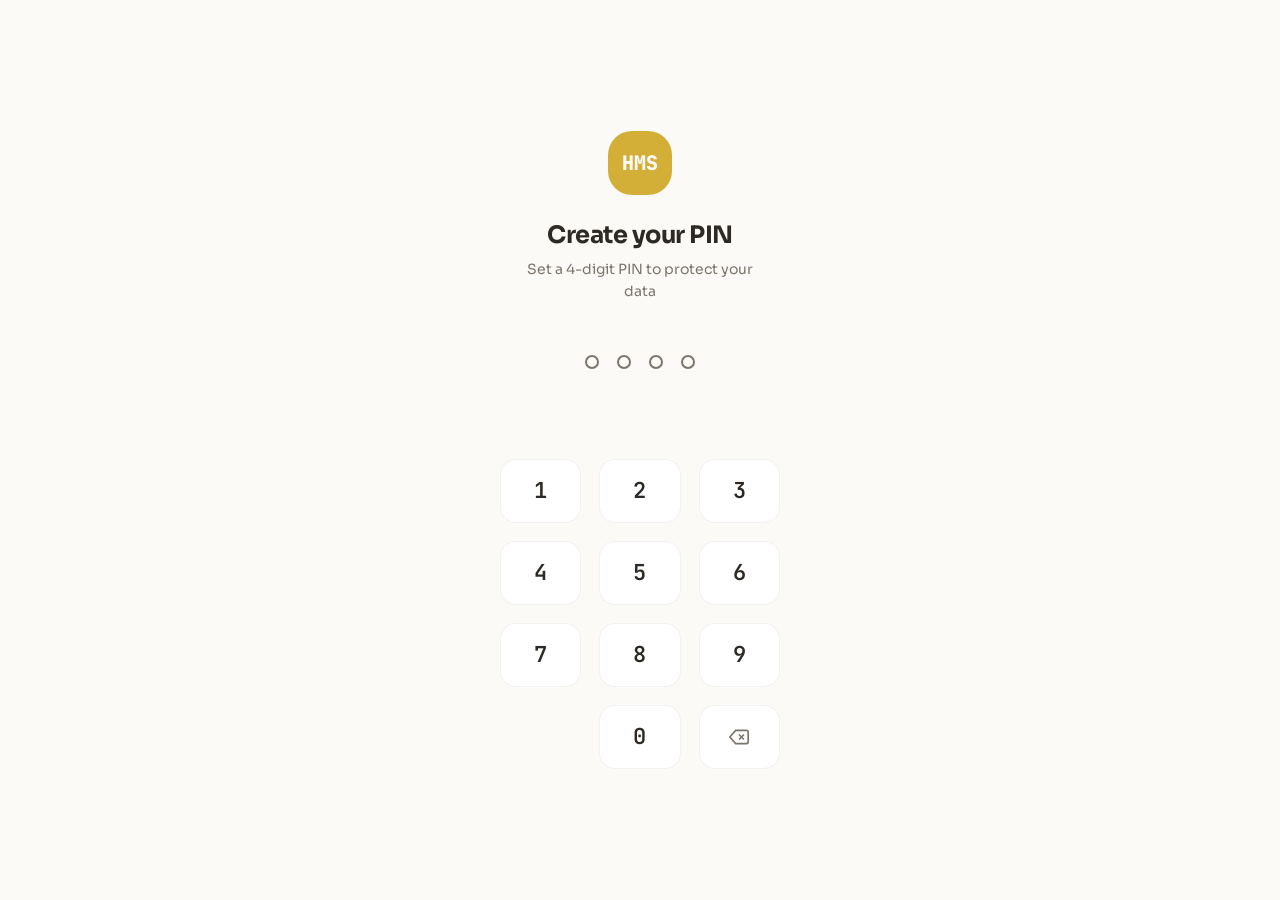
==== commit 8706ed73: "ui" ====
--- a/index.html
+++ b/index.html
@@ -202,6 +202,30 @@
 					</div>
 				</div>
 
+				<!-- Rates Card (Moved to Dashboard) -->
+				<div class="rates-row">
+					<div class="rates-card card">
+						<div class="rate-item">
+							<div>
+								<div class="card__title">USD / PKR</div>
+							</div>
+							<div class="rate-item__value" id="rate-usd">Rs —</div>
+						</div>
+						<div class="rate-item">
+							<div>
+								<div class="card__title">Gold (10g)</div>
+							</div>
+							<div class="rate-item__value" id="rate-gold">Rs —</div>
+						</div>
+						<div class="rate-item">
+							<div>
+								<div class="card__title">Silver (1g)</div>
+							</div>
+							<div class="rate-item__value" id="rate-silver">Rs —</div>
+						</div>
+					</div>
+				</div>
+
 				<div
 					class="zakat-nudge"
 					id="zakat-nudge"
@@ -225,7 +249,7 @@
 						<span class="card__title">Goal Progress</span>
 						<button
 							class="btn btn--sm btn--ghost"
-							onclick="location.hash = 'goals'"
+							onclick="location.hash = 'portfolio?tab=goals'"
 						>
 							All Goals →
 						</button>
@@ -245,285 +269,145 @@
 				</div>
 			</main>
 
-			<!-- Assets -->
-
-			<main id="page-assets" class="page" role="main">
-				<h2 class="section-title" style="padding-top: 0">
-					Capital Allocation
-				</h2>
-
-				<div
-					class="stat-card"
-					style="margin-bottom: var(--space-md); text-align: center"
-				>
-					<div class="stat-card__value" id="assets-net-worth">
-						Rs 0
-					</div>
-					<div class="stat-card__label">Net Worth</div>
-				</div>
-
-				<div class="assets-tabs">
-					<button class="asset-tab-btn active" data-section="cash">
-						Cash
-					</button>
-					<button class="asset-tab-btn" data-section="physical">
-						Physical
-					</button>
-					<button class="asset-tab-btn" data-section="investments">
-						Invest
-					</button>
-					<button class="asset-tab-btn" data-section="liabilities">
-						Liabilities
-					</button>
-				</div>
-
-				<div id="assets-content">
+			<!-- Portfolio (Merged Assets & Goals) -->
+			<main id="page-portfolio" class="page" role="main">
+				<div class="portfolio-header">
+					<h2 class="section-title">Portfolio</h2>
+					<div class="portfolio-tabs">
+						<button class="portfolio-tab-btn active" data-portfolio-tab="assets">
+							Current Assets
+						</button>
+						<button class="portfolio-tab-btn" data-portfolio-tab="goals">
+							Financial Targets
+						</button>
+					</div>
+				</div>
+
+				<!-- Assets View -->
+				<div id="portfolio-view-assets" class="portfolio-view active">
 					<div
-						id="assets-section-cash"
-						class="asset-section active card"
-						style="padding: var(--space-md)"
-					>
-						<div id="assets-cash-list"></div>
+						class="stat-card"
+						style="margin-bottom: var(--space-md); text-align: center"
+					>
+						<div class="stat-card__value" id="assets-net-worth">
+							Rs 0
+						</div>
+						<div class="stat-card__label">Net Worth</div>
+					</div>
+
+					<div class="assets-tabs">
+						<button class="asset-tab-btn active" data-section="cash">
+							Cash
+						</button>
+						<button class="asset-tab-btn" data-section="physical">
+							Physical
+						</button>
+						<button class="asset-tab-btn" data-section="investments">
+							Invest
+						</button>
+						<button class="asset-tab-btn" data-section="liabilities">
+							Debt
+						</button>
+					</div>
+
+					<div id="assets-content">
+						<div
+							id="assets-section-cash"
+							class="asset-section active card"
+							style="padding: var(--space-md)"
+						>
+							<div id="assets-cash-list"></div>
+							<button
+								class="btn btn--ghost btn--full"
+								style="margin-top: var(--space-sm)"
+								data-open-modal="add-asset-modal"
+								data-asset-tab="cash"
+							>
+								+ Add Cash Account
+							</button>
+						</div>
+
+						<div
+							id="assets-section-physical"
+							class="asset-section card"
+							style="padding: var(--space-md)"
+						>
+							<div id="assets-physical-list"></div>
+							<button
+								class="btn btn--ghost btn--full"
+								style="margin-top: var(--space-sm)"
+								data-open-modal="add-asset-modal"
+								data-asset-tab="physical"
+							>
+								+ Add Physical Item
+							</button>
+						</div>
+
+						<div
+							id="assets-section-investments"
+							class="asset-section card"
+							style="padding: var(--space-md)"
+						>
+							<div id="assets-investments-list"></div>
+							<button
+								class="btn btn--ghost btn--full"
+								style="margin-top: var(--space-sm)"
+								data-open-modal="add-asset-modal"
+								data-asset-tab="investment"
+							>
+								+ Add Investment
+							</button>
+						</div>
+
+						<div
+							id="assets-section-liabilities"
+							class="asset-section card"
+							style="padding: var(--space-md)"
+						>
+							<div id="assets-liabilities-list"></div>
+							<button
+								class="btn btn--ghost btn--full"
+								style="margin-top: var(--space-sm)"
+								data-open-modal="add-asset-modal"
+								data-asset-tab="liability"
+							>
+								+ Add Liability
+							</button>
+						</div>
+					</div>
+					
+					<button
+						class="btn btn--secondary btn--full"
+						data-open-modal="rates-modal"
+						style="margin-top: var(--space-md)"
+					>
+						Update Rates
+					</button>
+				</div>
+
+				<!-- Goals View -->
+				<div id="portfolio-view-goals" class="portfolio-view">
+					<div
+						style="
+							display: flex;
+							justify-content: space-between;
+							align-items: center;
+							margin-bottom: var(--space-md);
+						"
+					>
+						<h3 style="font-size: 1rem; font-weight: 700; color: var(--color-text-secondary)">
+							Active Targets
+						</h3>
 						<button
-							class="btn btn--ghost btn--full"
-							style="margin-top: var(--space-sm)"
-							data-open-modal="add-asset-modal"
-							data-asset-tab="cash"
-						>
-							+ Add Cash Account
-						</button>
-					</div>
-
-					<div
-						id="assets-section-physical"
-						class="asset-section card"
-						style="padding: var(--space-md)"
-					>
-						<div id="assets-physical-list"></div>
-						<button
-							class="btn btn--ghost btn--full"
-							style="margin-top: var(--space-sm)"
-							data-open-modal="add-asset-modal"
-							data-asset-tab="physical"
-						>
-							+ Add Physical Item
-						</button>
-					</div>
-
-					<div
-						id="assets-section-investments"
-						class="asset-section card"
-						style="padding: var(--space-md)"
-					>
-						<div id="assets-investments-list"></div>
-						<button
-							class="btn btn--ghost btn--full"
-							style="margin-top: var(--space-sm)"
-							data-open-modal="add-asset-modal"
-							data-asset-tab="investment"
-						>
-							+ Add Investment
-						</button>
-					</div>
-
-					<div
-						id="assets-section-liabilities"
-						class="asset-section card"
-						style="padding: var(--space-md)"
-					>
-						<div id="assets-liabilities-list"></div>
-						<button
-							class="btn btn--ghost btn--full"
-							style="margin-top: var(--space-sm)"
-							data-open-modal="add-asset-modal"
-							data-asset-tab="liability"
-						>
-							+ Add Liability
-						</button>
-					</div>
-				</div>
-
-				<!-- Rates card -->
-				<div class="section-title">Exchange Rates</div>
-				<div class="rates-card card">
-					<div class="rate-item">
-						<div>
-							<div class="card__title">USD / PKR</div>
-							<div class="caption text-muted">1 US Dollar</div>
-						</div>
-						<div style="text-align: right">
-							<div class="rate-item__value" id="rate-usd">
-								Rs —
-							</div>
-						</div>
-					</div>
-					<div class="rate-item">
-						<div>
-							<div class="card__title">Gold (10g)</div>
-							<div class="caption text-muted">24-karat</div>
-						</div>
-						<div style="text-align: right">
-							<div class="rate-item__value" id="rate-gold">
-								Rs —
-							</div>
-						</div>
-					</div>
-					<div class="rate-item">
-						<div>
-							<div class="card__title">Silver (1g)</div>
-							<div class="caption text-muted">999 pure</div>
-						</div>
-						<div style="text-align: right">
-							<div class="rate-item__value" id="rate-silver">
-								Rs —
-							</div>
-						</div>
-					</div>
-				</div>
-				<div
-					id="rates-stale-warning"
-					class="caption text-warning"
-					style="display: none; margin-bottom: var(--space-sm)"
-				>
-					⚠ Rates may be outdated — please update
-				</div>
-				<button
-					class="btn btn--secondary btn--full"
-					data-open-modal="rates-modal"
-				>
-					Update Rates
-				</button>
-			</main>
-
-			<!-- Expenses -->
-			<main id="page-expenses" class="page" role="main">
-				<div class="month-nav">
-					<button
-						class="month-nav__btn"
-						id="month-prev"
-						aria-label="Previous month"
-					>
-						<svg
-							width="16"
-							height="16"
-							viewBox="0 0 24 24"
-							fill="none"
-							stroke="currentColor"
-							stroke-width="2.5"
-						>
-							<polyline points="15 18 9 12 15 6"></polyline>
-						</svg>
-					</button>
-					<span class="month-nav__month" id="current-month-label"
-						>Loading…</span
-					>
-					<button
-						class="month-nav__btn"
-						id="month-next"
-						aria-label="Next month"
-					>
-						<svg
-							width="16"
-							height="16"
-							viewBox="0 0 24 24"
-							fill="none"
-							stroke="currentColor"
-							stroke-width="2.5"
-						>
-							<polyline points="9 18 15 12 9 6"></polyline>
-						</svg>
-					</button>
-				</div>
-
-				<div class="expense-summary">
-					<div class="stat-card">
-						<div
-							class="stat-card__value text-success"
-							id="exp-income"
-						>
-							Rs 0
-						</div>
-						<div class="stat-card__label">Income</div>
-					</div>
-					<div class="stat-card">
-						<div
-							class="stat-card__value text-danger"
-							id="exp-expenses"
-						>
-							Rs 0
-						</div>
-						<div class="stat-card__label">Expenses</div>
-					</div>
-					<div class="stat-card">
-						<div class="stat-card__value" id="exp-net">Rs 0</div>
-						<div class="stat-card__label">Net</div>
-					</div>
-				</div>
-
-				<div class="chart-wrap">
-					<canvas
-						id="expenses-chart"
-						aria-label="Monthly spending by category"
-						role="img"
-					></canvas>
-				</div>
-
-				<div
-					class="filter-chips"
-					id="expense-filters"
-					role="group"
-					aria-label="Filter transactions"
-				>
-					<button class="filter-chip active" data-filter="all">
-						All
-					</button>
-					<button class="filter-chip" data-filter="expense">
-						Expenses
-					</button>
-					<button class="filter-chip" data-filter="income">
-						Income
-					</button>
-					<button class="filter-chip" data-filter="Myself">
-						Myself
-					</button>
-					<button class="filter-chip" data-filter="Food & Chai">
-						Food & Chai
-					</button>
-					<button class="filter-chip" data-filter="Education">
-						Education
-					</button>
-					<button class="filter-chip" data-filter="Unexpected">
-						Unexpected
-					</button>
-				</div>
-
-				<div class="card" style="padding: var(--space-md)">
-					<div id="transactions-list"></div>
-				</div>
-			</main>
-
-			<!-- Goals -->
-			<main id="page-goals" class="page" role="main">
-				<div
-					style="
-						display: flex;
-						justify-content: space-between;
-						align-items: center;
-						margin-bottom: var(--space-md);
-					"
-				>
-					<h2 style="font-size: 1.125rem; font-weight: 700">
-						Financial Targets
-					</h2>
-					<button
-						class="btn btn--primary btn--sm"
-						data-open-modal="add-goal-modal"
-					>
-						+ New Goal
-					</button>
-				</div>
-
-				<div id="goals-list"></div>
+							class="btn btn--primary btn--sm"
+							data-open-modal="add-goal-modal"
+						>
+							+ New Goal
+						</button>
+					</div>
+
+					<div id="goals-list"></div>
+				</div>
 			</main>
 
 			<!-- Zakat -->
--- a/css/main.css
+++ b/css/main.css
@@ -16,3 +16,52 @@
 @import 'pages/expenses.css';
 @import 'pages/goals.css';
 @import 'pages/zakat.css';
+
+/* ── Global Styles ── */
+body {
+  background-color: var(--color-bg-primary);
+  color: var(--color-text-primary);
+  font-family: var(--font-sans);
+  min-height: 100vh;
+  position: relative;
+  /* Centering the app for desktop */
+  max-width: var(--breakpoint-md);
+  margin: 0 auto;
+}
+
+/* Atmospheric texture */
+body::before {
+  content: "";
+  position: fixed;
+  inset: 0;
+  background-image: url('../assets/icons/icon-512.png'); /* Fallback/Placeholder for texture */
+  background-size: 200px;
+  background-repeat: repeat;
+  opacity: 0.03; /* Very subtle */
+  filter: grayscale(1) invert(1);
+  pointer-events: none;
+  z-index: -1;
+}
+
+/* Subtle gradient overlay for depth */
+body::after {
+  content: "";
+  position: fixed;
+  inset: 0;
+  background: radial-gradient(circle at top center, rgba(212, 175, 55, 0.05) 0%, transparent 70%);
+  pointer-events: none;
+  z-index: -1;
+}
+
+/* Larger screens layout adjustments */
+@media (min-width: 768px) {
+  body {
+    max-width: 100%; /* Allow full width but use a container */
+  }
+  
+  #app-shell {
+    max-width: var(--breakpoint-lg);
+    margin: 0 auto;
+    padding: 0 var(--space-xl);
+  }
+}
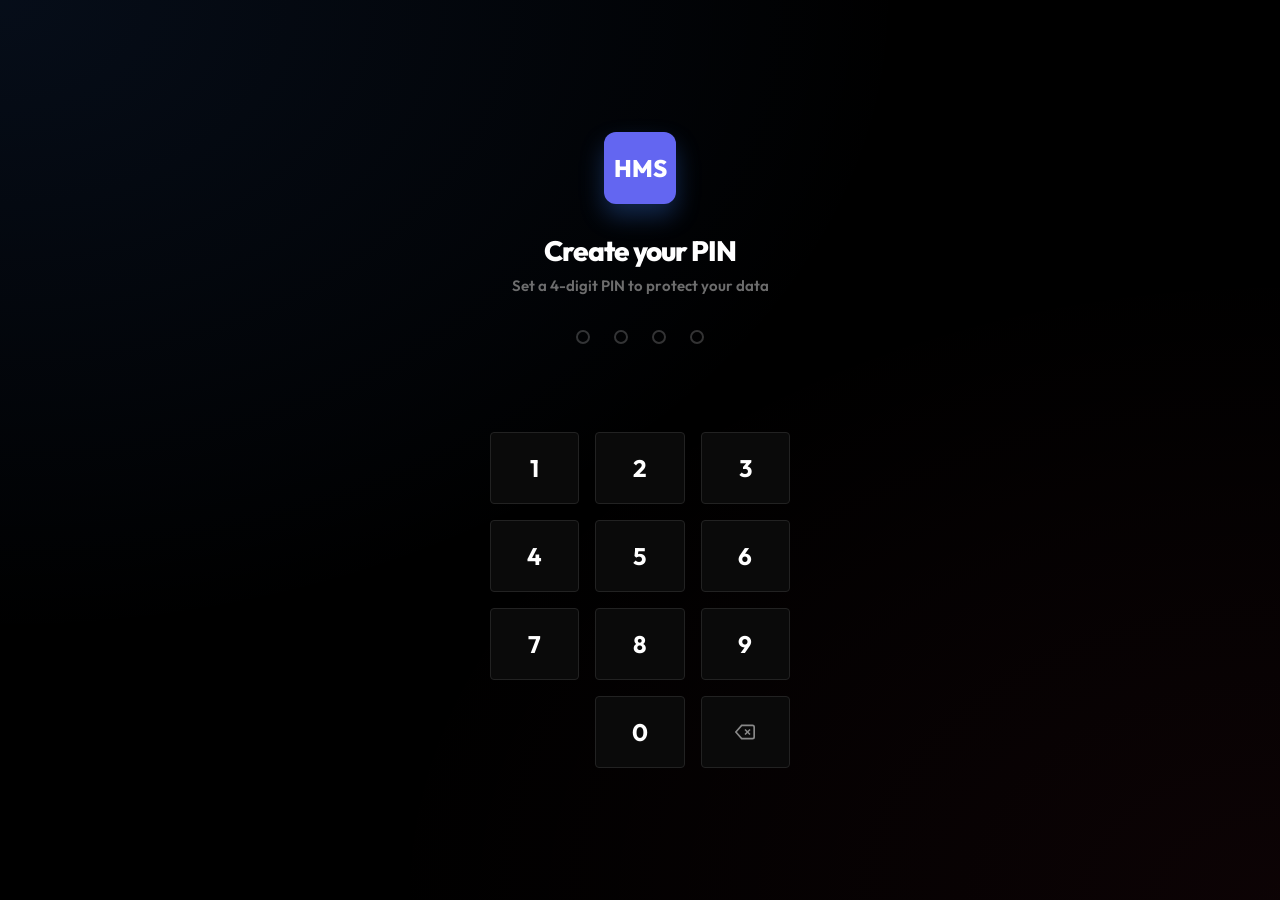
==== commit 195ba69f: "improvs" ====
--- a/index.html
+++ b/index.html
@@ -23,7 +23,7 @@
 		<link rel="preconnect" href="https://fonts.googleapis.com" />
 		<link rel="preconnect" href="https://fonts.gstatic.com" crossorigin />
 		<link
-			href="https://fonts.googleapis.com/css2?family=Sora:wght@400;500;600;700;800&family=JetBrains+Mono:wght@400;600;700&display=swap"
+			href="https://fonts.googleapis.com/css2?family=Outfit:wght@300;400;500;600;700;800&family=Space+Mono:wght@400;700&display=swap"
 			rel="stylesheet"
 		/>
 		<link rel="stylesheet" href="css/main.css" />
@@ -490,6 +490,10 @@
 								<div class="hawl-unit__label">Days</div>
 							</div>
 						</div>
+						<div class="progress-bar-wrap" style="margin-top: var(--space-md)">
+							<div class="progress-bar progress-bar--accent" id="hawl-progress-bar" style="width: 0%"></div>
+						</div>
+						<div class="caption text-muted" id="hawl-progress-text" style="margin-top: 6px; text-align: center;">0% of Hawl Completed</div>
 					</div>
 				</div>
 
@@ -728,6 +732,12 @@
 									required
 								/>
 							</div>
+							<div class="preset-amount-pills">
+								<button type="button" class="preset-pill" data-amount="100">+100</button>
+								<button type="button" class="preset-pill" data-amount="500">+500</button>
+								<button type="button" class="preset-pill" data-amount="1000">+1,000</button>
+								<button type="button" class="preset-pill" data-amount="5000">+5,000</button>
+							</div>
 						</div>
 						<div class="form-group">
 							<label class="form-label">Category</label>
@@ -815,6 +825,12 @@
 									required
 								/>
 							</div>
+							<div class="preset-amount-pills">
+								<button type="button" class="preset-pill" data-amount="100">+100</button>
+								<button type="button" class="preset-pill" data-amount="500">+500</button>
+								<button type="button" class="preset-pill" data-amount="1000">+1,000</button>
+								<button type="button" class="preset-pill" data-amount="5000">+5,000</button>
+							</div>
 						</div>
 						<div class="form-group">
 							<label class="form-label">Source</label>
@@ -902,6 +918,12 @@
 									step="1"
 									required
 								/>
+							</div>
+							<div class="preset-amount-pills">
+								<button type="button" class="preset-pill" data-amount="100">+100</button>
+								<button type="button" class="preset-pill" data-amount="500">+500</button>
+								<button type="button" class="preset-pill" data-amount="1000">+1,000</button>
+								<button type="button" class="preset-pill" data-amount="5000">+5,000</button>
 							</div>
 						</div>
 						<div class="form-group">
@@ -1696,6 +1718,13 @@
 							<button
 								class="btn btn--secondary"
 								type="button"
+								id="rates-preset-btn"
+							>
+								Load Market Benchmarks
+							</button>
+							<button
+								class="btn btn--secondary"
+								type="button"
 								id="rates-stamp-btn"
 							>
 								Confirm Today's Date
@@ -1750,6 +1779,33 @@
 							tabindex="0"
 						></div>
 					</div>
+
+					<div class="form-divider"></div>
+					<div class="form-toggle">
+						<div>
+							<div class="form-toggle__label">Zakat &amp; Sadaqah</div>
+							<div class="form-toggle__sub">
+								Track Nisab, Hawl year countdown, and Sadaqah totals
+							</div>
+						</div>
+						<div
+							class="toggle-switch"
+							id="zakat-toggle"
+							role="switch"
+							aria-checked="true"
+							tabindex="0"
+						></div>
+					</div>
+
+					<div class="form-divider"></div>
+					<div class="form-group">
+						<label class="form-label" for="reflection-style-select">Daily Reflection Style</label>
+						<select class="form-select" id="reflection-style-select">
+							<option value="spiritual">Spiritual (Rizq, Zakat, Baraka, Quranic Wisdom)</option>
+							<option value="general">General (Personal Finance &amp; Habits)</option>
+						</select>
+					</div>
+
 					<div class="form-divider"></div>
 
 					<div class="section-title" style="padding-top: 0">Data</div>
--- a/css/main.css
+++ b/css/main.css
@@ -24,39 +24,22 @@
   font-family: var(--font-sans);
   min-height: 100vh;
   position: relative;
-  /* Centering the app for desktop */
   max-width: var(--breakpoint-md);
   margin: 0 auto;
+  overflow-x: hidden;
 }
 
-/* Atmospheric texture */
-body::before {
-  content: "";
-  position: fixed;
-  inset: 0;
-  background-image: url('../assets/icons/icon-512.png'); /* Fallback/Placeholder for texture */
-  background-size: 200px;
-  background-repeat: repeat;
-  opacity: 0.03; /* Very subtle */
-  filter: grayscale(1) invert(1);
-  pointer-events: none;
-  z-index: -1;
-}
-
-/* Subtle gradient overlay for depth */
-body::after {
-  content: "";
-  position: fixed;
-  inset: 0;
-  background: radial-gradient(circle at top center, rgba(212, 175, 55, 0.05) 0%, transparent 70%);
-  pointer-events: none;
-  z-index: -1;
+/* Structural Container Utility */
+.structural-panel {
+  background: var(--color-bg-secondary);
+  border: 1px solid var(--color-border);
+  border-radius: var(--radius-md);
 }
 
 /* Larger screens layout adjustments */
 @media (min-width: 768px) {
   body {
-    max-width: 100%; /* Allow full width but use a container */
+    max-width: 100%;
   }
   
   #app-shell {
@@ -65,3 +48,13 @@
     padding: 0 var(--space-xl);
   }
 }
+
+/* Utility: High-precision rhythm spacers */
+.mt-8 { margin-top: 8px; }
+.mt-16 { margin-top: 16px; }
+.mt-24 { margin-top: 24px; }
+.mb-8 { margin-bottom: 8px; }
+.mb-16 { margin-bottom: 16px; }
+.mb-24 { margin-bottom: 24px; }
+.p-16 { padding: 16px; }
+.p-24 { padding: 24px; }
